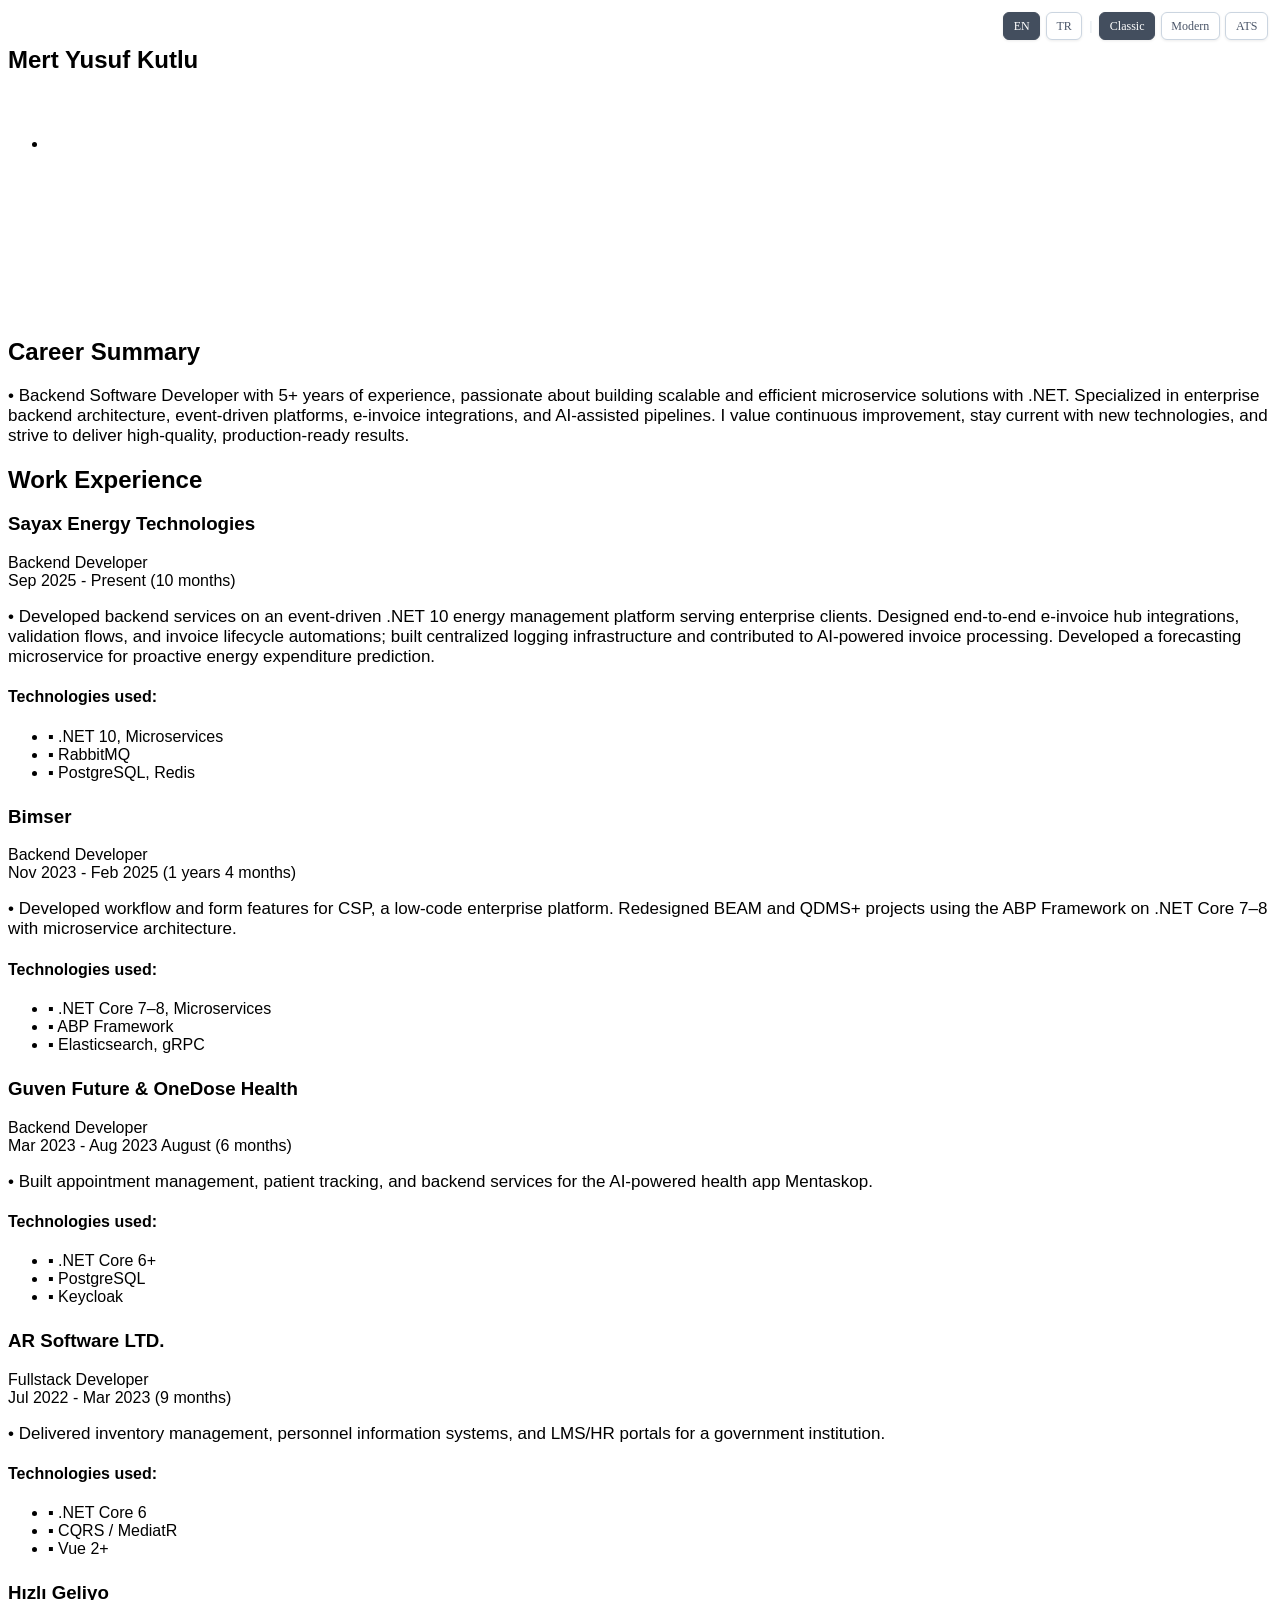
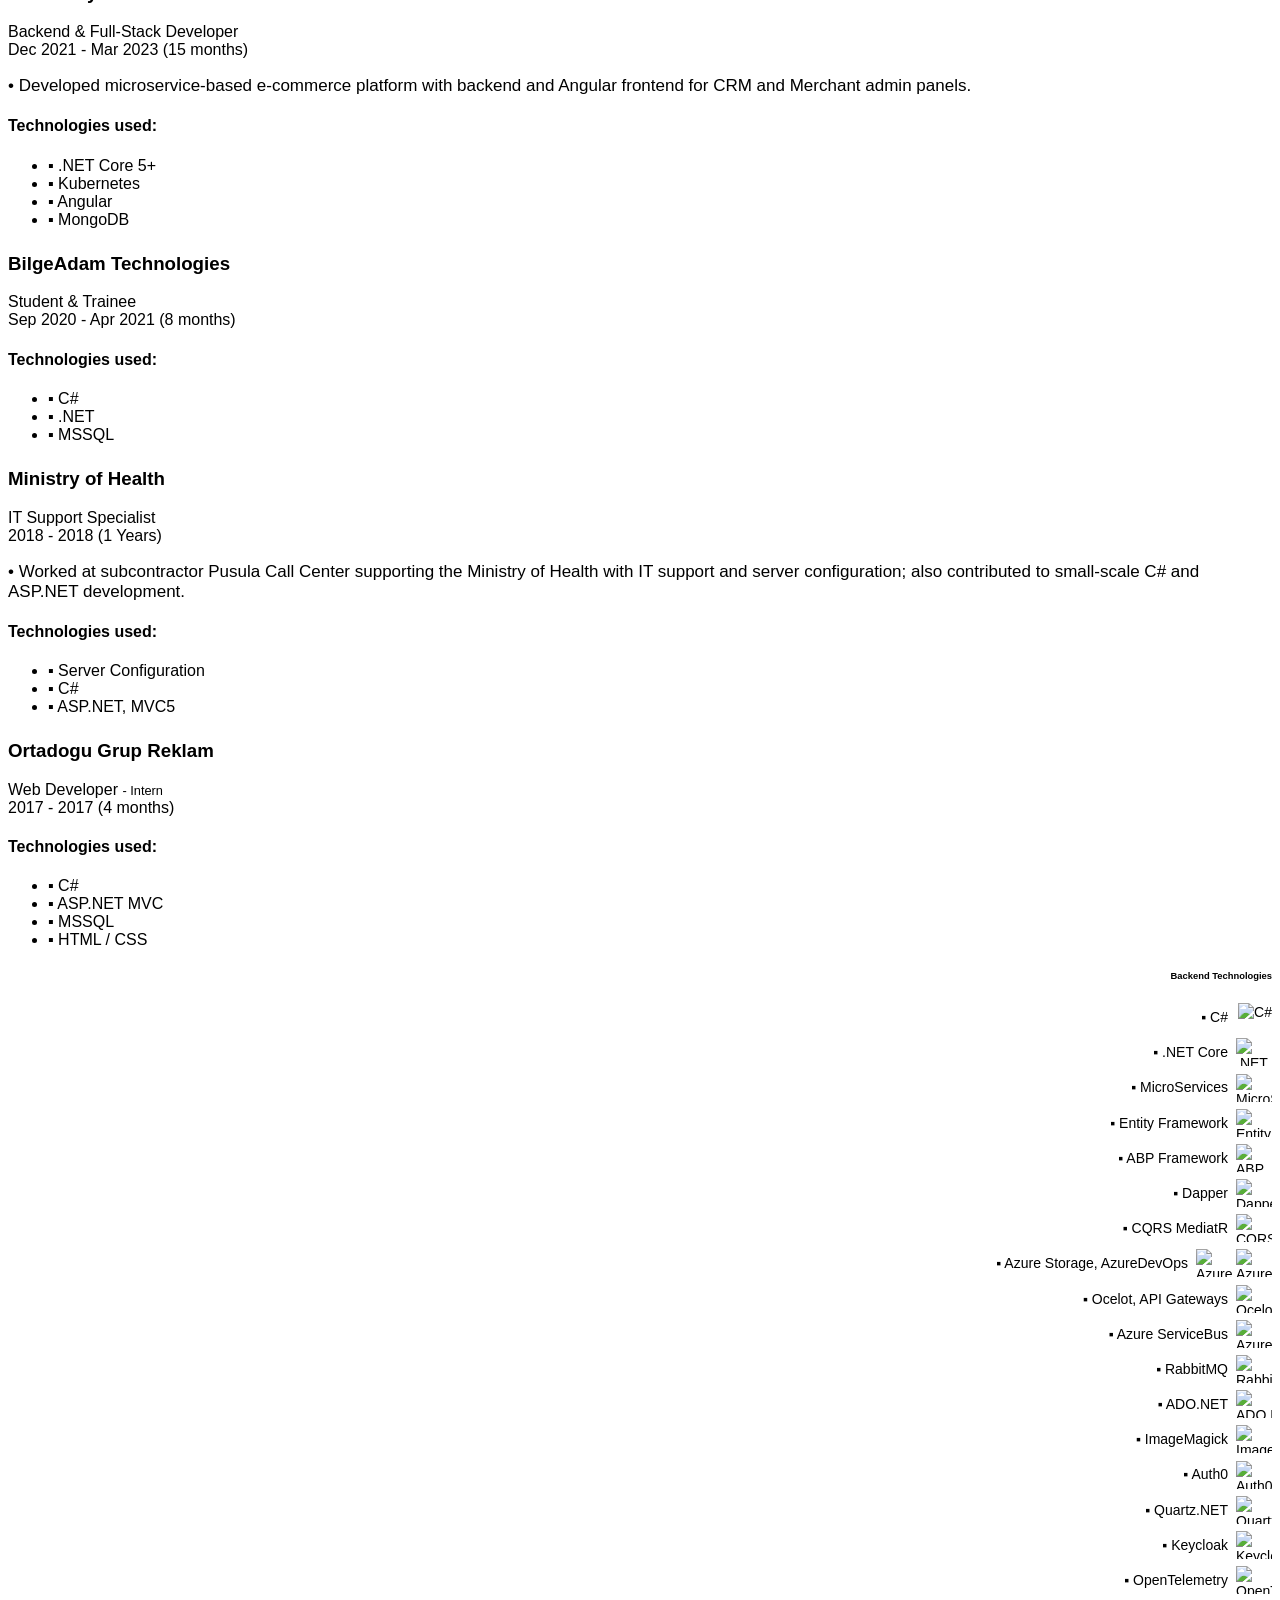
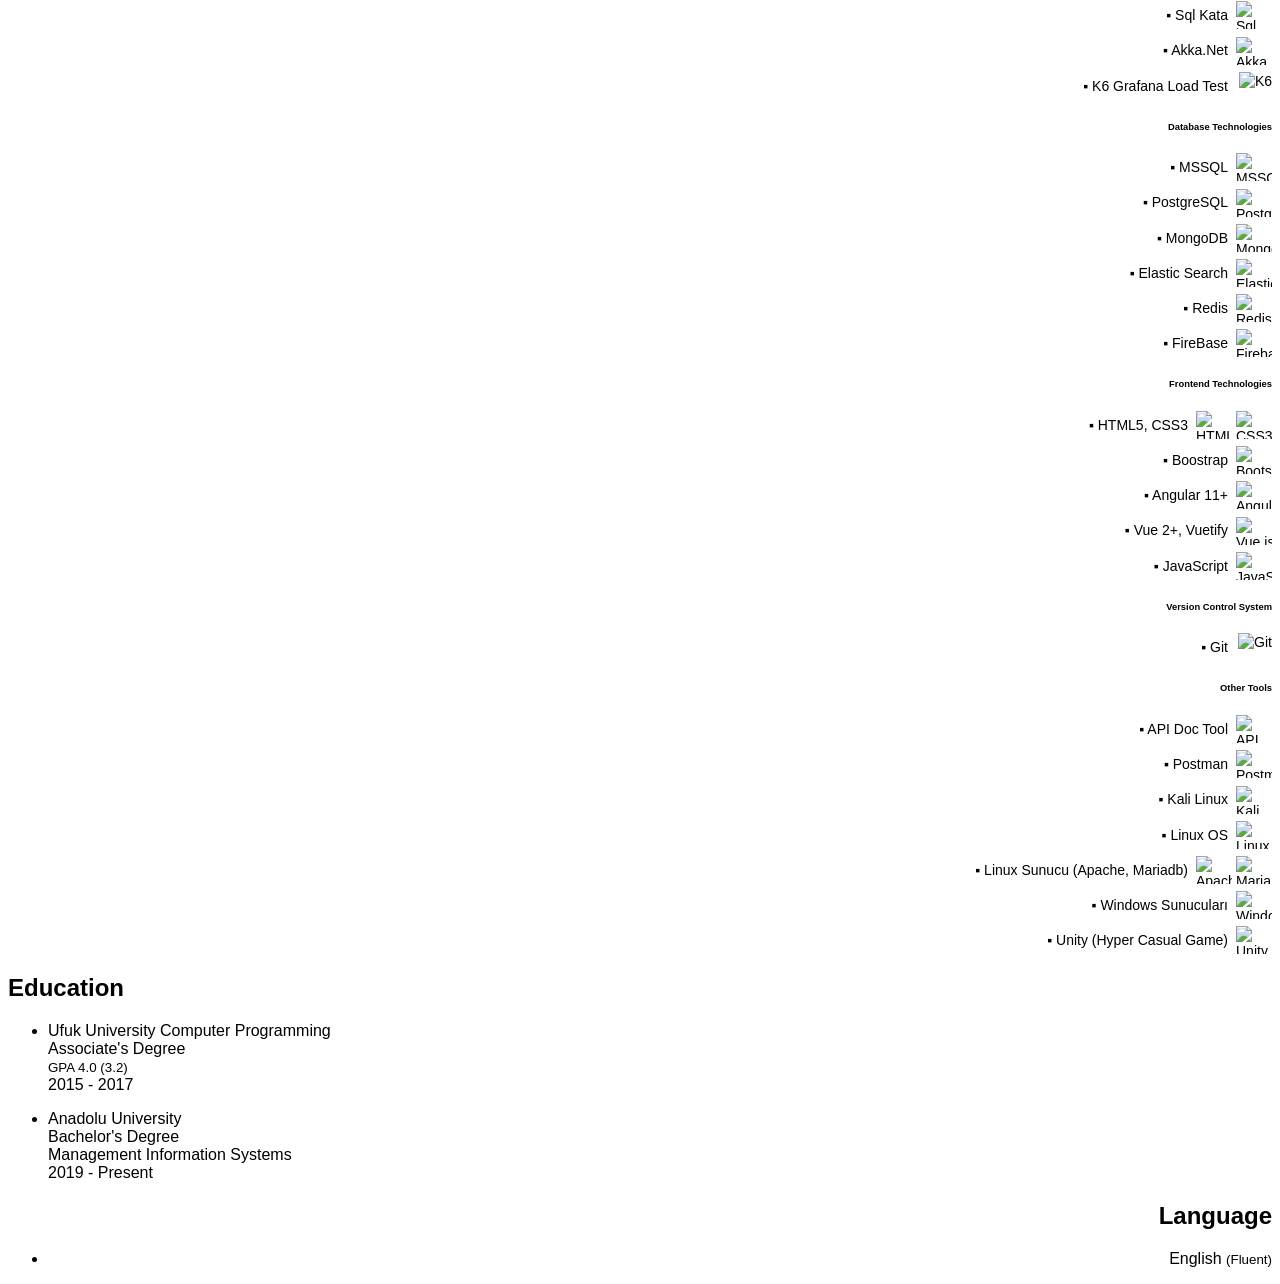
==== index.html @ 4855d3ea "Add ATS and Modern CV variants with aligned content across all formats. - Add ATS-friendly CV (index" ====
<!DOCTYPE html>
<meta name="viewport" content="width=device-width, initial-scale=1.0" xmlns="http://www.w3.org/1999/html">
<html lang="en">
<head>
    <title>My Resume MertYusufKutlu</title>

    <!-- Meta -->
    <meta charset="UTF-8">
    <meta http-equiv="X-UA-Compatible" content="IE=edge">
    <meta name="viewport" content="width=device-width, initial-scale=1.0">
    <meta name="description" content="Responsive Resume Template">
    <meta name="author" content="Mert Yusuf Kutlu">
    <link rel="shortcut icon" href="assets/images/dev.png">

    <meta charset="UTF-8">
    <link rel="stylesheet" href="https://cdnjs.cloudflare.com/ajax/libs/font-awesome/6.0.0-beta3/css/all.min.css">

    <!-- Google Font -->
    <link href="https://fonts.googleapis.com/css?family=Roboto:300,400,500,700,900" rel="stylesheet">

    <!-- FontAwesome JS-->
    <script defer src="assets/fontawesome/js/all.min.js"></script>

    <!-- Theme CSS -->
    <link id="theme-style" rel="stylesheet" href="assets/css/pillar-1.css">
    <link rel="stylesheet" href="styles.css">


</head>

<body>

<div class="cv-lang-bar">
    <a href="index.html" class="active">EN</a>
    <a href="index-tr.html">TR</a>
    <span class="cv-lang-bar__sep">|</span>
    <a href="index.html" class="active">Classic</a>
    <a href="resume-modern.html">Modern</a>
    <a href="index-ats-en.html">ATS</a>
</div>

<!-- DEMO ONLY -->
<article class="resume-wrapper text-center position-relative">
    <div class="resume-wrapper-inner mx-auto text-left bg-white shadow-lg" style="font-family: Arial">
        <header class="resume-header pt-4 pt-md-0">
            <div class="media flex-column flex-md-row">
                <img class="mr-3 img-fluid picture mx-auto" src="assets/images/1698912635458.jpg" alt="">
                <div class="media-body p-4 d-flex flex-column flex-md-row mx-auto mx-lg-0">
                    <div class="primary-info">
                        <h1 class="name mt-0 mb-1 text-white">Mert Yusuf Kutlu</h1>
                        <div class="title mb-3 mt-4 text-white">Backend Software Developer</div>
                        <ul class="list-unstyled">
                            <li class="mb-2">
                                <a href="mailto:mertyusufkutlu@gmail.com">
                                    <span class="fa-container text-center">
                                        <i class="far fa-envelope fa-fw"></i>
                                    </span>
                                    mertyusufkutlu@gmail.com
                                </a>
                            </li>
                        </ul>
                    </div><!--//primary-info-->
                    <div class="secondary-info ml-md-auto mt-2">
                        <ul class="resume-social list-unstyled">
                            <li class="mb-3">
                                <a href="#">
                            <span class="fa-container text-center mr-2">
                                <i class="fa fa-birthday-cake"></i>
                            </span>
                                    30.07.1997
                                </a>
                            </li>
                            <li class="mb-3">
                                <a rel="noopener noreferrer" href="https://www.linkedin.com/in/mert-yusuf-kutlu-8b31ba142" target="_blank">
                            <span class="fa-container text-center mr-2">
                                <i class="fab fa-linkedin-in fa-fw"></i>
                            </span>
                                    LinkedIn: Mert Yusuf Kutlu
                                </a>
                            </li>
                            <li class="mb-3">
                                <a rel="noopener noreferrer" href="https://github.com/mertyusufkutlu" target="_blank">
                            <span class="fa-container text-center mr-2">
                                <i class="fab fa-github-alt fa-fw"></i>
                            </span>
                                    GitHub: mertyusufkutlu
                                </a>
                            </li>
                            <li class="mb-3">
                                <a href="tel:+905336528797">
                            <span class="fa-container text-center mr-2">
                                <i class="fas fa-mobile-alt fa-fw"></i>
                            </span>
                                    +90 533 652 87 97
                                </a>
                            </li>
                        </ul>
                    </div><!--//secondary-info-->
                </div><!--//media-body-->
            </div><!--//media-->
        </header>
        <div class="resume-body p-5">
            <section class="resume-section summary-section mb-5">
                <h2 class="resume-section-title summary-print-hide font-weight-bold pb-3 mb-3">Career Summary</h2>
                <div class="resume-section-content mt-5">
                    <p style="font-size: 17px" class="mb-0 lg-8 text-body">• Backend Software Developer with 5+ years of experience, passionate about building scalable and efficient microservice solutions with .NET. Specialized in enterprise backend architecture, event-driven platforms, e-invoice integrations, and AI-assisted pipelines. I value continuous improvement, stay current with new technologies, and strive to deliver high-quality, production-ready results.</div>
            </section><!--//summary-section-->
            <div class="row mt-1" >
                <div class="col-sm-8">
                    <section class="resume-section experience-section mb-5">
                        <h2 class="resume-section-title pb-3 mb-3"><b>
                            Work Experience</b></h2>
                        <div class="resume-section-content">
                            <div class="resume-timeline position-relative">

                                <article class="resume-timeline-item position-relative pb-5">

                                    <div class="resume-timeline-item-header mb-2">
                                        <div class="d-flex flex-column flex-md-row">
                                            <h3 class="resume-position-title resume-company-name font-weight-bold mb-1">Sayax Energy Technologies</h3>
                                            <div class="pill-gradient ml-auto badge-primary badge-pill text-white">
                                                Backend Developer
                                            </div>
                                        </div><!--//row-->
                                        <div class="resume-position-time">Sep 2025 - Present (10 months)</div>
                                    </div><!--//resume-timeline-item-header-->
                                    <div class="resume-timeline-item-desc">
                                        <p style="font-size: 17px">• Developed backend services on an event-driven .NET 10 energy management platform serving enterprise clients. Designed end-to-end e-invoice hub integrations, validation flows, and invoice lifecycle automations; built centralized logging infrastructure and contributed to AI-powered invoice processing. Developed a forecasting microservice for proactive energy expenditure prediction.</p>
                                        <h4 class="resume-timeline-item-desc-heading job-tech-heading font-weight-bold">Technologies used:</h4>
                                        <ul class="list-inline job-tech-list">
                                            <li class="list-inline-item"><span class="badge badge-primary badge-primary">▪ .NET 10, Microservices</span></li>
                                            <li class="list-inline-item"><span class="badge badge-primary badge-primary">▪ RabbitMQ</span></li>
                                            <li class="list-inline-item"><span class="badge badge-primary badge-primary">▪ PostgreSQL, Redis</span></li>
                                        </ul>
                                    </div><!--//resume-timeline-item-desc-->
                                    <div class="resume-section-title"></div>
                                </article>

                                <article class="resume-timeline-item position-relative pb-5">

                                    <div class="resume-timeline-item-header mb-2">
                                        <div class="d-flex flex-column flex-md-row">
                                            <h3 class="resume-position-title resume-company-name font-weight-bold mb-1">Bimser</h3>
                                            <div class="pill-gradient ml-auto badge-primary badge-pill text-white ">
                                                Backend Developer
                                            </div>
                                        </div><!--//row-->
                                        <div class="resume-position-time">Nov 2023 - Feb 2025 (1 years 4 months)</div>
                                    </div><!--//resume-timeline-item-header-->
                                    <div class="resume-timeline-item-desc">
                                        <p style="font-size: 17px">• Developed workflow and form features for CSP, a low-code enterprise platform. Redesigned BEAM and QDMS+ projects using the ABP Framework on .NET Core 7–8 with microservice architecture.</p>
                                        <h4 class="resume-timeline-item-desc-heading job-tech-heading font-weight-bold">Technologies used:</h4>
                                        <ul class="list-inline job-tech-list">
                                            <li class="list-inline-item"><span class="badge badge-primary badge-primary">▪ .NET Core 7–8, Microservices</span></li>
                                            <li class="list-inline-item"><span class="badge badge-primary badge-primary">▪ ABP Framework</span></li>
                                            <li class="list-inline-item"><span class="badge badge-primary badge-primary">▪ Elasticsearch, gRPC</span></li>
                                        </ul>
                                    </div><!--//resume-timeline-item-desc-->
                                    <div class="resume-section-title"></div>
                                </article>

                                <article class="resume-timeline-item position-relative pb-5">

                                    <div class="resume-timeline-item-header mb-2">
                                        <div class="d-flex flex-column flex-md-row">
                                            <h3 class="resume-position-title resume-company-name font-weight-bold mb-1">Guven Future & OneDose Health</h3>
                                            <div class="pill-gradient ml-auto badge-primary badge-pill text-white">
                                                Backend Developer
                                            </div>
                                        </div><!--//row-->
                                        <div class="resume-position-time">Mar 2023 - Aug 2023 August (6 months)</div>
                                    </div><!--//resume-timeline-item-header-->
                                    <div class="resume-timeline-item-desc">
                                        <p style="font-size: 17px">• Built appointment management, patient tracking, and backend services for the AI-powered health app Mentaskop.</p>
                                        <h4 class="resume-timeline-item-desc-heading job-tech-heading font-weight-bold">Technologies
                                            used:</h4>
                                        <ul class="list-inline job-tech-list">
                                            <li class="list-inline-item"><span class="badge badge-primary badge-primary">▪ .NET Core 6+</span></li>
                                            <li class="list-inline-item"><span class="badge badge-primary badge-primary">▪ PostgreSQL</span></li>
                                            <li class="list-inline-item"><span class="badge badge-primary badge-primary">▪ Keycloak</span></li>
                                        </ul>
                                    </div><!--//resume-timeline-item-desc-->
                                    <div class="resume-section-title"></div>
                                </article>

                                <article class="resume-timeline-item position-relative pb-5">

                                    <div class="resume-timeline-item-header mb-2">
                                        <div class="d-flex flex-column flex-md-row">
                                            <h3 class="resume-position-title resume-company-name font-weight-bold mb-1">AR Software
                                                LTD.</h3>
                                            <div class="pill-gradient ml-auto badge-primary badge-pill text-white">
                                                Fullstack Developer
                                            </div>
                                        </div><!--//row-->
                                        <div class="resume-position-time">Jul 2022 - Mar 2023 (9 months)</div>
                                    </div><!--//resume-timeline-item-header-->
                                    <div class="resume-timeline-item-desc">
                                        <p style="font-size: 17px">• Delivered inventory management, personnel information systems, and LMS/HR portals for a government institution.</p>
                                        <h4 class="resume-timeline-item-desc-heading job-tech-heading font-weight-bold">Technologies
                                            used:</h4>
                                        <ul class="list-inline job-tech-list">
                                            <li class="list-inline-item"><span class="badge badge-primary badge-primary">▪ .NET Core 6</span></li>
                                            <li class="list-inline-item"><span class="badge badge-primary badge-primary">▪ CQRS / MediatR</span></li>
                                            <li class="list-inline-item"><span class="badge badge-primary badge-primary">▪ Vue 2+</span></li>
                                        </ul>
                                    </div><!--//resume-timeline-item-desc-->
                                    <div class="resume-section-title"></div>
                                </article>

                                <article class="resume-timeline-item position-relative pb-5">

                                    <div class="resume-timeline-item-header mb-2">
                                        <div class="d-flex flex-column flex-md-row">
                                            <h3 class="resume-position-title font-weight-bold mb-1">Hızlı Geliyo</h3>
                                            <div class="pill-gradient ml-auto badge-primary badge-pill text-white">
                                                Backend & Full-Stack Developer
                                            </div>
                                        </div><!--//row-->
                                        <div class="resume-position-time">Dec 2021 - Mar 2023 (15 months)</div>
                                    </div><!--//resume-timeline-item-header-->
                                    <div class="resume-timeline-item-desc">
                                        <p style="font-size: 17px">• Developed microservice-based e-commerce platform with backend and Angular frontend for CRM and Merchant admin panels.</p>
                                        <h4 class="resume-timeline-item-desc-heading job-tech-heading font-weight-bold">Technologies
                                            used:</h4>
                                        <ul class="list-inline job-tech-list">
                                            <li class="list-inline-item"><span class="badge badge-primary badge-primary">▪ .NET Core 5+</span></li>
                                            <li class="list-inline-item"><span class="badge badge-primary badge-primary">▪ Kubernetes</span></li>
                                            <li class="list-inline-item"><span class="badge badge-primary badge-primary">▪ Angular</span></li>
                                            <li class="list-inline-item"><span class="badge badge-primary badge-primary">▪ MongoDB</span></li>
                                        </ul>
                                    </div><!--//resume-timeline-item-desc-->
                                    <div class="resume-section-title"></div>
                                </article>

                                    <article class="resume-timeline-item position-relative pb-5">

                                        <div class="resume-timeline-item-header mb-2">
                                            <div class="d-flex flex-column flex-md-row">
                                                <h3 class="resume-position-title font-weight-bold mb-1">BilgeAdam
                                                    Technologies</h3>
                                                <div class="pill-gradient ml-auto badge-primary badge-pill text-white">
                                                    Student & Trainee
                                                </div>
                                            </div><!--//row-->
                                            <div class="resume-position-time">Sep 2020 - Apr 2021 (8 months)</div>
                                        </div><!--//resume-timeline-item-header-->
                                        <div class="resume-timeline-item-desc">
                                            <h4 class="resume-timeline-item-desc-heading job-tech-heading font-weight-bold">Technologies
                                                used:</h4>
                                            <ul class="list-inline job-tech-list">
                                                <li class="list-inline-item"><span class="badge badge-primary badge-primary">▪ C#</span></li>
                                                <li class="list-inline-item"><span class="badge badge-primary badge-primary">▪ .NET</span></li>
                                                <li class="list-inline-item"><span class="badge badge-primary badge-primary">▪ MSSQL</span></li>
                                            </ul>
                                        </div><!--//resume-timeline-item-desc-->
                                        <div class="resume-section-title"></div>
                                    </article><!--//resume-timeline-item-->

                                    <article class="resume-timeline-item position-relative pb-5">

                                        <div class="resume-timeline-item-header mb-2">
                                            <div class="d-flex flex-column flex-md-row">
                                                <h3 class="resume-position-title font-weight-bold mb-1">Ministry of
                                                    Health</h3>
                                                <div class="pill-gradient ml-auto badge-primary badge-pill text-white">
                                                    IT Support Specialist
                                                </div>
                                            </div><!--//row-->
                                            <div class="resume-position-time">2018 - 2018 (1 Years)</div>
                                        </div><!--//resume-timeline-item-header-->
                                        <div class="resume-timeline-item-desc">
                                            <p style="font-size: 17px">• Worked at subcontractor Pusula Call Center supporting the Ministry of Health with IT support and server configuration; also contributed to small-scale C# and ASP.NET development.</p>
                                            <h4 class="resume-timeline-item-desc-heading job-tech-heading font-weight-bold">Technologies
                                                used:</h4>
                                            <ul class="list-inline job-tech-list">
                                                <li class="list-inline-item"><span
                                                        class="badge badge-primary badge-primary">▪ Server Configuration</span>
                                                </li>
                                                <li class="list-inline-item"><span
                                                        class="badge badge-primary badge-primary">▪ C#</span></li>
                                                <li class="list-inline-item"><span
                                                        class="badge badge-primary badge-primary">▪ ASP.NET, MVC5</span></li>
                                            </ul>
                                        </div><!--//resume-timeline-item-desc-->
                                        <div class="resume-section-title"></div>
                                    </article><!--//resume-timeline-item-->

                                    <article class="resume-timeline-item position-relative">

                                        <div class="resume-timeline-item-header mb-2">
                                            <div class="d-flex flex-column flex-md-row">
                                                <h3 class="resume-position-title font-weight-bold mb-1">Ortadogu Grup
                                                    Reklam</small></h3>
                                                <div class="pill-gradient ml-auto badge-primary badge-pill text-white">
                                                    Web Developer <small class="text-white" style="font-size: 0.800rem"> - Intern</small>
                                                </div>
                                            </div><!--//row-->
                                            <div class="resume-position-time">2017 - 2017 (4 months)</div>
                                        </div><!--//resume-timeline-item-header-->
                                        <div class="resume-timeline-item-desc">
                                            <h4 class="resume-timeline-item-desc-heading job-tech-heading font-weight-bold">Technologies
                                                used:</h4>
                                            <ul class="list-inline job-tech-list">
                                                <li class="list-inline-item"><span class="badge badge-primary">▪ C#</span></li>
                                                <li class="list-inline-item"><span class="badge badge-primary badge-primary">▪ ASP.NET MVC</span></li>
                                                <li class="list-inline-item"><span class="badge badge-primary badge-primary">▪ MSSQL</span></li>
                                                <li class="list-inline-item"><span class="badge badge-primary badge-primary">▪ HTML / CSS</span></li>
                                            </ul>
                                        </div><!--//resume-timeline-item-desc-->
                                    </article><!--//resume-timeline-item-->

                            </div><!--//resume-timeline-->
                        </div>
                    </section><!--//experience-section-->
                </div>
                <div class="col-sm-4">
                    <section class="resume-section skills-section mb-5">
                        <div class="resume-section-content skills-list text-md-right">
                            <div class="skills-group">
                                <h6 class="resume-section-title font-weight-bold pb-3 mb-2">Backend Technologies</h6>
                                <div class="skill-line"><span class="skill-name">▪ C#</span><span class="skill-icons"><img src="https://cdn.cdnlogo.com/logos/c/27/c.svg" alt="C#"/></span></div>
                                <div class="skill-line"><span class="skill-name">▪ .NET Core</span><span class="skill-icons"><img src="https://cdn.jsdelivr.net/gh/devicons/devicon@latest/icons/dotnetcore/dotnetcore-original.svg" alt=".NET Core"/></span></div>
                                <div class="skill-line"><span class="skill-name">▪ MicroServices</span><span class="skill-icons"><img src="https://static.thenounproject.com/png/2324129-200.png" alt="MicroServices"/></span></div>
                                <div class="skill-line"><span class="skill-name">▪ Entity Framework</span><span class="skill-icons"><img src="https://api.nuget.org/v3-flatcontainer/microsoft.entityframeworkcore/8.0.0/icon" alt="Entity Framework"/></span></div>
                                <div class="skill-line"><span class="skill-name">▪ ABP Framework</span><span class="skill-icons"><img src="https://cdn.worldvectorlogo.com/logos/abp-framework.svg" alt="ABP Framework"/></span></div>
                                <div class="skill-line"><span class="skill-name">▪ Dapper</span><span class="skill-icons"><img src="https://api.nuget.org/v3-flatcontainer/dapper/2.0.123/icon" alt="Dapper"/></span></div>
                                <div class="skill-line"><span class="skill-name">▪ CQRS MediatR</span><span class="skill-icons"><img src="https://api.nuget.org/v3-flatcontainer/mediatr.extensions.autofac.dependencyinjection/8.1.0/icon" alt="CQRS MediatR"/></span></div>
                                <div class="skill-line"><span class="skill-name">▪ Azure Storage, AzureDevOps</span><span class="skill-icons"><img src="https://cdn.jsdelivr.net/gh/devicons/devicon@latest/icons/azure/azure-original.svg" alt="Azure"/><img src="https://cdn.jsdelivr.net/gh/devicons/devicon@latest/icons/azuredevops/azuredevops-original.svg" alt="Azure DevOps"/></span></div>
                                <div class="skill-line"><span class="skill-name">▪ Ocelot, API Gateways</span><span class="skill-icons"><img src="https://www.gencayyildiz.com/blog/wp-content/uploads/2020/07/NET-Core-Microservices-Ocelot-API-Gateway.png" alt="Ocelot"/></span></div>
                                <div class="skill-line"><span class="skill-name">▪ Azure ServiceBus</span><span class="skill-icons"><img src="https://symbols.getvecta.com/stencil_27/76_service-bus.97bf6436f8.jpg" alt="Azure ServiceBus"/></span></div>
                                <div class="skill-line"><span class="skill-name">▪ RabbitMQ</span><span class="skill-icons"><img src="https://cdn.freebiesupply.com/logos/large/2x/rabbitmq-logo-png-transparent.png" alt="RabbitMQ"/></span></div>
                                <div class="skill-line"><span class="skill-name">▪ ADO.NET</span><span class="skill-icons"><img src="https://i0.wp.com/www.phanxuanchanh.com/wp-content/uploads/2021/08/adonet.png?fit=454%2C340&ssl=1" alt="ADO.NET"/></span></div>
                                <div class="skill-line"><span class="skill-name">▪ ImageMagick</span><span class="skill-icons"><img src="https://www.vectorlogo.zone/logos/imagemagick/imagemagick-icon.svg" alt="ImageMagick"/></span></div>
                                <div class="skill-line"><span class="skill-name">▪ Auth0</span><span class="skill-icons"><img src="https://cdn.freebiesupply.com/logos/large/2x/auth0-logo-png-transparent.png" alt="Auth0"/></span></div>
                                <div class="skill-line"><span class="skill-name">▪ Quartz.NET</span><span class="skill-icons"><img src="https://avatars.githubusercontent.com/u/685655?s=280&v=4" alt="Quartz.NET"/></span></div>
                                <div class="skill-line"><span class="skill-name">▪ Keycloak</span><span class="skill-icons"><img src="https://www.mshowto.org/images/articles/2022/01/Keycloak.png" alt="Keycloak"/></span></div>
                                <div class="skill-line"><span class="skill-name">▪ OpenTelemetry</span><span class="skill-icons"><img src="https://encrypted-tbn0.gstatic.com/images?q=tbn:ANd9GcSf8G-Fq64ighqF2GMGVmOo0hDmdI1KUEzz9A&s" alt="OpenTelemetry"/></span></div>
                                <div class="skill-line"><span class="skill-name">▪ Sql Kata</span><span class="skill-icons"><img src="https://sqlkata.com/img/sqlkata.png" alt="Sql Kata"/></span></div>
                                <div class="skill-line"><span class="skill-name">▪ Akka.Net</span><span class="skill-icons"><img src="https://getakka.net/images/mainlogo.png" alt="Akka.Net"/></span></div>
                                <div class="skill-line"><span class="skill-name">▪ K6 Grafana Load Test</span><span class="skill-icons"><img src="https://cdn.simpleicons.org/k6/7D64FF" alt="K6"/></span></div>
                            </div>

                            <div class="skills-group">
                                <h6 class="resume-section-title font-weight-bold pb-3 mb-2">Database Technologies</h6>
                                <div class="skill-line"><span class="skill-name">▪ MSSQL</span><span class="skill-icons"><img src="https://www.svgrepo.com/show/303229/microsoft-sql-server-logo.svg" alt="MSSQL"/></span></div>
                                <div class="skill-line"><span class="skill-name">▪ PostgreSQL</span><span class="skill-icons"><img src="https://cdn.jsdelivr.net/gh/devicons/devicon@latest/icons/postgresql/postgresql-original.svg" alt="PostgreSQL"/></span></div>
                                <div class="skill-line"><span class="skill-name">▪ MongoDB</span><span class="skill-icons"><img src="https://www.svgrepo.com/show/331488/mongodb.svg" alt="MongoDB"/></span></div>
                                <div class="skill-line"><span class="skill-name">▪ Elastic Search</span><span class="skill-icons"><img src="https://cdn.worldvectorlogo.com/logos/elasticsearch.svg" alt="Elastic Search"/></span></div>
                                <div class="skill-line"><span class="skill-name">▪ Redis</span><span class="skill-icons"><img src="https://cdn4.iconfinder.com/data/icons/redis-2/1451/Untitled-2-512.png" alt="Redis"/></span></div>
                                <div class="skill-line"><span class="skill-name">▪ FireBase</span><span class="skill-icons"><img src="https://cdn.jsdelivr.net/gh/devicons/devicon@latest/icons/firebase/firebase-plain.svg" alt="Firebase"/></span></div>
                            </div>

                            <div class="skills-group">
                                <h6 class="resume-section-title font-weight-bold pb-3 mb-2">Frontend Technologies</h6>
                                <div class="skill-line"><span class="skill-name">▪ HTML5, CSS3</span><span class="skill-icons"><img src="https://cdn.jsdelivr.net/gh/devicons/devicon@latest/icons/html5/html5-original.svg" alt="HTML5"/><img src="https://cdn.jsdelivr.net/gh/devicons/devicon@latest/icons/css3/css3-original.svg" alt="CSS3"/></span></div>
                                <div class="skill-line"><span class="skill-name">▪ Boostrap</span><span class="skill-icons"><img src="https://upload.wikimedia.org/wikipedia/commons/thumb/b/b2/Bootstrap_logo.svg/1280px-Bootstrap_logo.svg.png" alt="Bootstrap"/></span></div>
                                <div class="skill-line"><span class="skill-name">▪ Angular 11+</span><span class="skill-icons"><img src="https://cdn.jsdelivr.net/gh/devicons/devicon@latest/icons/angular/angular-original.svg" alt="Angular"/></span></div>
                                <div class="skill-line"><span class="skill-name">▪ Vue 2+, Vuetify</span><span class="skill-icons"><img src="https://cdn.jsdelivr.net/gh/devicons/devicon@latest/icons/vuejs/vuejs-original.svg" alt="Vue.js"/></span></div>
                                <div class="skill-line"><span class="skill-name">▪ JavaScript</span><span class="skill-icons"><img src="https://cdn.jsdelivr.net/gh/devicons/devicon@latest/icons/javascript/javascript-original.svg" alt="JavaScript"/></span></div>
                            </div>

                            <div class="skills-group">
                                <h6 class="resume-section-title font-weight-bold pb-3 mb-2">Version Control System</h6>
                                <div class="skill-line"><span class="skill-name">▪ Git</span><span class="skill-icons"><img src="https://cdn.jsdelivr.net/gh/devicons/devicon@latest/icons/git/git-original.svg" alt="Git"/></span></div>
                            </div>

                            <div class="skills-group">
                                <h6 class="resume-section-title font-weight-bold pb-3 mb-2">Other Tools</h6>
                                <div class="skill-line"><span class="skill-name">▪ API Doc Tool</span><span class="skill-icons"><img src="https://nordicapis.com/wp-content/uploads/logo_light_bg.png" alt="API Doc Tool"/></span></div>
                                <div class="skill-line"><span class="skill-name">▪ Postman</span><span class="skill-icons"><img src="https://www.vectorlogo.zone/logos/getpostman/getpostman-icon.svg" alt="Postman"/></span></div>
                                <div class="skill-line"><span class="skill-name">▪ Kali Linux</span><span class="skill-icons"><img src="https://www.kali.org/images/kali-dragon-icon.svg" alt="Kali Linux"/></span></div>
                                <div class="skill-line"><span class="skill-name">▪ Linux OS</span><span class="skill-icons"><img src="https://freesvg.org/img/Pinguino-Linux.png" alt="Linux"/></span></div>
                                <div class="skill-line"><span class="skill-name">▪ Linux Sunucu (Apache, Mariadb)</span><span class="skill-icons"><img src="https://cdn.jsdelivr.net/gh/devicons/devicon@latest/icons/apache/apache-original.svg" alt="Apache"/><img src="https://cdn.jsdelivr.net/gh/devicons/devicon@latest/icons/mariadb/mariadb-original.svg" alt="MariaDB"/></span></div>
                                <div class="skill-line"><span class="skill-name">▪ Windows Sunucuları</span><span class="skill-icons"><img src="https://cdn.worldvectorlogo.com/logos/windows-server-2.svg" alt="Windows Server"/></span></div>
                                <div class="skill-line"><span class="skill-name">▪ Unity (Hyper Casual Game)</span><span class="skill-icons"><img src="https://cdn.jsdelivr.net/gh/devicons/devicon@latest/icons/unity/unity-original.svg" alt="Unity"/></span></div>
                            </div>
                        </div>
                    </section><!--//skills-section-->
                    <section class="resume-section education-section mb-5 text-md-right">
                        <h2 class="resume-section-title edu-lang-print-title font-weight-bold pb-3 mb-3">Education &amp; Language</h2>
                        <h2 class="resume-section-title edu-screen-title font-weight-bold pb-3 mb-3">Education</h2>
                        <div class="resume-section-content">
                            <ul class="list-unstyled">
                                <li class="mb-2">
                                    <div class="resume-degree">Ufuk University Computer Programming</div>
                                    <div class="resume-degree-org">Associate's Degree<small
                                            class="text-muted font-weight-normal"><br>GPA 4.0 (3.2)</small></div>
                                    <div class="resume-degree-time">2015 - 2017</div>
                                </li>

                            </ul>
                            <ul class="list-unstyled">
                                <li class="mb-2">
                                    <div class="resume-degree">Anadolu University</div>
                                    <div class="resume-degree-org">Bachelor's Degree
                                        <br>Management Information Systems
                                    </div>
                                    <div class="resume-degree-time">2019 - Present</div>
                                </li>

                            </ul>
                        </div>
                    </section><!--//education-section-->
                    <section class="resume-section language-section text-md-right">
                        <h2 class="resume-section-title lang-screen-title font-weight-bold pb-3 mb-3">Language</h2>
                        <div class="resume-section-content">
                            <ul class="list-unstyled resume-lang-list">
                                <li class="mb-2"><span class="resume-lang-name">English</span> <small
                                        class="text-muted font-weight-normal">(Fluent)</small></li>
                            </ul>
                        </div>
                    </section><!--//language-section-->
                    <!--                    <section class="resume-section interests-section mb-5 text-md-right">-->
                    <!--                        <h2 class="resume-section-title  font-weight-bold pb-3 mb-3">Interests</h2>-->
                    <!--                        <div class="resume-section-content">-->
                    <!--                            <ul class="list-unstyled">-->
                    <!--                                <li class="mb-1">WindSurf,Gaming</li>-->
                    <!--                            </ul>-->
                    <!--                        </div>-->
                    <!--                    </section>&lt;!&ndash;//interests-section&ndash;&gt;-->

                </div>
            </div><!--//row-->
        </div><!--//resume-body-->


    </div>
</article>


<footer class="footer text-center pt-2 pb-5">
</footer>


<!--<div id="config-panel" class="config-panel d-none d-lg-block">-->
<!--    <div class="panel-inner">-->
<!--        <a id="config-trigger" class="config-trigger config-panel-hide text-center" href="#"><i-->
<!--                class="fas fa-cog fa-spin mx-auto" data-fa-transform="down-6"></i></a>-->
<!--        <h5 class="panel-title">Choose Colour</h5>-->
<!--        <ul id="color-options" class="list-inline mb-0">-->
<!--            <li class="theme-1 active list-inline-item"><a data-style="assets/css/pillar-1.css" href="#"></a></li>-->
<!--            <li class="theme-2  list-inline-item"><a data-style="assets/css/pillar-2.css" href="#"></a></li>-->
<!--            <li class="theme-3  list-inline-item"><a data-style="assets/css/pillar-3.css" href="#"></a></li>-->
<!--            <li class="theme-4  list-inline-item"><a data-style="assets/css/pillar-4.css" href="#"></a></li>-->
<!--            <li class="theme-5  list-inline-item"><a data-style="assets/css/pillar-5.css" href="#"></a></li>-->
<!--            <li class="theme-6  list-inline-item"><a data-style="assets/css/pillar-6.css" href="#"></a></li>-->
<!--        </ul>-->
<!--        <a id="config-close" class="close" href="#"><i class="fa fa-times-circle"></i></a>-->
<!--    </div>&lt;!&ndash;//panel-inner&ndash;&gt;-->
<!--</div>&lt;!&ndash;//configure-panel&ndash;&gt;-->

<!-- DEMO ONLY -->
<script type="text/javascript" src="demo/jquery-3.4.1.min.js"></script>
<script type="text/javascript" src="demo/demo.js"></script>
<script src="https://cdnjs.cloudflare.com/ajax/libs/jspdf/2.4.0/jspdf.umd.min.js"></script>


</body>
</html>
---- styles.css ----
/* styles.css */

.cv-lang-bar {
    position: fixed;
    top: 12px;
    right: 12px;
    z-index: 50;
    display: flex;
    align-items: center;
    gap: 0.35rem;
    flex-wrap: wrap;
    justify-content: flex-end;
    max-width: 280px;
}

.cv-lang-bar__sep {
    color: #cbd5e0;
    font-size: 0.75rem;
    user-select: none;
    padding: 0 0.1rem;
}

.cv-lang-bar a {
    font-size: 0.75rem;
    padding: 0.35rem 0.6rem;
    background: #fff;
    border: 1px solid #cbd5e0;
    border-radius: 6px;
    color: #4a5568;
    text-decoration: none;
    box-shadow: 0 1px 3px rgba(0, 0, 0, 0.08);
}

.cv-lang-bar a:hover {
    background: #f7fafc;
    color: #2d3748;
}

.cv-lang-bar a.active {
    background: #434E5E;
    color: #fff;
    border-color: #434E5E;
}

@media print {
    .cv-lang-bar {
        display: none !important;
    }
}

.resume-social a {
    display: inline-block;
    margin-right: 15px;
    position: relative;
    transition: color 0.3s, transform 0.3s;
}

.resume-header .title,
.resume-header .primary-info a,
.resume-header .resume-social a {
    color: rgba(255, 255, 255, 0.95) !important;
}

.resume-header .secondary-info {
    flex-shrink: 0;
}

.resume-header .resume-social {
    display: flex;
    flex-direction: column;
    align-items: stretch;
    gap: 0.5rem;
    margin: 0;
    padding: 0;
}

.resume-header .resume-social li {
    display: block;
    width: 100%;
    margin-bottom: 0 !important;
}

.resume-header .resume-social a {
    display: flex;
    flex-direction: row;
    align-items: center;
    justify-content: flex-start;
    margin-right: 0 !important;
    width: 100%;
    text-align: left;
}

.resume-header .resume-social .fa-container,
.resume-header .primary-info .fa-container {
    flex: 0 0 30px;
    width: 30px;
    height: 30px;
    margin-right: 0.5rem !important;
    display: inline-flex !important;
    align-items: center;
    justify-content: center;
}

.resume-header .resume-social .fa-container i,
.resume-header .primary-info .fa-container i {
    margin: 0 !important;
}

.resume-header .primary-info li a {
    display: inline-flex;
    align-items: center;
    gap: 0.5rem;
    line-height: 1.2;
}

.resume-header .primary-info .fa-container {
    align-self: center;
}

.resume-header .primary-info .fa-container i,
.resume-header .primary-info .fa-container svg {
    display: block !important;
    margin: 0 !important;
    padding: 0 !important;
    line-height: 1 !important;
    vertical-align: middle !important;
}

.resume-header .primary-info a:hover,
.resume-header .resume-social a:hover {
    color: #fff !important;
    transform: none;
}

.resume-social a:hover {
    color: #FF5733;
    transform: translateY(-5px);
}

.edu-lang-print-title {
    display: none;
}

.language-section,
.language-section .resume-section-content,
.language-section .resume-lang-list {
    text-align: right;
}

.resume-timeline-item + .resume-timeline-item {
    margin-top: 1.5rem;
}

/* Skills list layout */
.skills-list {
    font-size: 14px;
}

.skills-group {
    margin-bottom: 1.25rem;
}

.skills-group h6 {
    text-align: right;
}

.skill-line {
    display: flex;
    justify-content: flex-end;
    align-items: center;
    gap: 0.5rem;
    margin-bottom: 0.45rem;
    line-height: 1.3;
}

.skill-name {
    text-align: right;
}

.skill-icons {
    display: inline-flex;
    align-items: center;
    justify-content: flex-end;
    gap: 0.25rem;
    min-width: 36px;
    flex-shrink: 0;
}

.skill-icons img {
    height: 28px;
    width: auto;
    max-width: 36px;
    object-fit: contain;
    vertical-align: middle;
}

/* Print — site görünümüne yakın, tek sayfa A4 */
@media print {
    @page {
        size: A4 portrait;
        margin: 4mm;
    }

    /* Bootstrap pillar print kurallarını ez */
    html,
    body,
    .container,
    .resume-wrapper,
    .resume-wrapper-inner {
        min-width: 0 !important;
        max-width: 100% !important;
        width: 100% !important;
        height: auto !important;
    }

    body {
        margin: 0 !important;
        padding: 0 !important;
        background: #fff !important;
        font-size: 11pt !important;
        line-height: 1.32 !important;
        zoom: 0.76;
    }

    @supports not (zoom: 1) {
        body {
            zoom: 1;
        }

        .resume-wrapper-inner {
            transform: scale(0.76);
            transform-origin: top center;
            width: 131.58% !important;
            max-width: none !important;
        }
    }

    * {
        -webkit-print-color-adjust: exact !important;
        print-color-adjust: exact !important;
    }

    .footer,
    .config-panel,
    .resume-timeline-item > .resume-section-title {
        display: none !important;
    }

    .resume-wrapper {
        padding: 0 !important;
        margin: 0 !important;
        text-align: left !important;
    }

    .resume-wrapper-inner {
        max-width: 100% !important;
        width: 100% !important;
        margin: 0 auto !important;
        box-shadow: none !important;
    }

    /* Header — site ile aynı düzen */
    .resume-header {
        height: auto !important;
        min-height: 0 !important;
        padding: 0.75rem 1.1rem !important;
        background-image: linear-gradient(to right top, #000000 0%, #434343 100%, #000000 100%) !important;
        color: rgba(255, 255, 255, 0.95) !important;
    }

    .resume-header .media {
        flex-direction: row !important;
        align-items: flex-start !important;
    }

    .resume-header .picture {
        width: 100px !important;
        max-width: 100px !important;
        max-height: 100px !important;
        margin-right: 0.75rem !important;
        object-fit: cover !important;
        border-radius: 4px !important;
    }

    .resume-header .media-body {
        padding: 0 !important;
        flex-direction: row !important;
        align-items: flex-start !important;
        justify-content: space-between !important;
        width: 100% !important;
    }

    .resume-header .name {
        font-size: 1.5rem !important;
        margin: 0 !important;
        letter-spacing: 0.05rem !important;
        color: #fff !important;
    }

    .resume-header .title {
        font-size: 1.05rem !important;
        margin: 0.15rem 0 0.15rem !important;
        color: rgba(255, 255, 255, 0.95) !important;
    }

    .resume-header .primary-info {
        flex: 1 1 auto !important;
    }

    .resume-header .primary-info ul {
        margin: 0.35rem 0 0 !important;
    }

    .resume-header .primary-info li {
        margin: 0 !important;
        font-size: 0.88rem !important;
    }

    .resume-header .secondary-info {
        margin: 0 !important;
        flex: 0 0 38% !important;
        max-width: 38% !important;
        padding-left: 1rem !important;
    }

    .resume-header .resume-social {
        display: flex !important;
        flex-direction: column !important;
        flex-wrap: nowrap !important;
        align-items: stretch !important;
        gap: 0.15rem !important;
        margin: 0 !important;
        width: 100% !important;
    }

    .resume-header .resume-social li {
        display: block !important;
        width: 100% !important;
        margin: 0 !important;
        font-size: 0.86rem !important;
    }

    .resume-header .resume-social a {
        display: flex !important;
        align-items: center !important;
        justify-content: flex-start !important;
        margin-right: 0 !important;
        width: 100% !important;
        color: rgba(255, 255, 255, 0.95) !important;
        text-decoration: none !important;
        text-align: left !important;
    }

    .resume-header .fa-container {
        display: inline-flex !important;
        align-items: center !important;
        justify-content: center !important;
        width: 22px !important;
        height: 22px !important;
        font-size: 11px !important;
        margin-right: 0.35rem !important;
        background: linear-gradient(to right top, #8d949a, white) !important;
        color: #434E5E !important;
        border-radius: 2px !important;
    }

    .resume-header i,
    .resume-header .fab,
    .resume-header .fas,
    .resume-header .far,
    .resume-header svg {
        display: inline-block !important;
        visibility: visible !important;
        opacity: 1 !important;
        color: #434E5E !important;
        fill: #434E5E !important;
    }

    /* Body — site oranları (8/4 kolon) */
    .resume-body {
        padding: 0.65rem 1rem 0.5rem !important;
    }

    .resume-body > .row {
        display: flex !important;
        flex-wrap: nowrap !important;
        align-items: flex-start !important;
        margin: 0 !important;
    }

    .resume-body > .row > .col-sm-8 {
        flex: 0 0 66.666667% !important;
        max-width: 66.666667% !important;
        padding-right: 1rem !important;
    }

    .resume-body > .row > .col-sm-4 {
        flex: 0 0 33.333333% !important;
        max-width: 33.333333% !important;
        padding-left: 0 !important;
    }

    .summary-section,
    .experience-section,
    .skills-section,
    .education-section {
        margin-bottom: 0.35rem !important;
    }

    .resume-section-title {
        font-size: 1.12rem !important;
        padding-bottom: 0.18rem !important;
        margin-bottom: 0.28rem !important;
        color: #151414 !important;
    }

    .resume-section-title::after {
        height: 1.5px !important;
        background: linear-gradient(135deg, #000000, white) !important;
    }

    .summary-section .resume-section-content,
    .summary-section .mt-5 {
        margin-top: 0.25rem !important;
    }

    .summary-section p,
    .resume-timeline-item-desc p {
        font-size: 0.88rem !important;
        line-height: 1.32 !important;
        margin: 0 !important;
        color: #000 !important;
    }

    /* Timeline */
    .resume-timeline {
        padding-left: 1.5rem !important;
    }

    .resume-timeline::before {
        display: block !important;
        width: 3px !important;
        left: 6px !important;
        background: linear-gradient(135deg, #000000, white) !important;
    }

    .resume-timeline-item {
        padding-bottom: 0.1rem !important;
        page-break-inside: auto !important;
        break-inside: auto !important;
    }

    .resume-timeline-item::before {
        display: inline-block !important;
        width: 14px !important;
        height: 14px !important;
        left: -30px !important;
        top: 3px !important;
        border-width: 4px !important;
        background: #fff !important;
        border-color: #8b3a3a !important;
    }

    .resume-timeline-item + .resume-timeline-item {
        margin-top: 0.28rem !important;
    }

    .resume-timeline-item-header {
        margin-bottom: 0.1rem !important;
    }

    .resume-position-title {
        font-size: 0.94rem !important;
        font-weight: 700 !important;
        margin: 0 !important;
    }

    .resume-position-time {
        font-size: 0.82rem !important;
    }

    .pill-gradient {
        font-size: 0.76rem !important;
        padding: 0.15rem 0.45rem !important;
        background-image: linear-gradient(to right top, #000000 0%, #434343 51%, #000000 100%) !important;
        color: #fff !important;
        border: none !important;
    }

    /* İş teknoloji etiketleri */
    .job-tech-heading {
        font-size: 0.78rem !important;
        margin: 0.12rem 0 0.06rem !important;
        font-weight: 700 !important;
    }

    .job-tech-list {
        display: block !important;
        margin: 0 !important;
        padding: 0 !important;
        line-height: 1.15 !important;
    }

    .job-tech-list .list-inline-item {
        display: inline-block !important;
        margin: 0 0.1rem 0.1rem 0 !important;
    }

    .job-tech-list .badge {
        font-size: 0.64rem !important;
        padding: 0.1rem 0.3rem !important;
        background-image: linear-gradient(to right top, #000000 0%, #434343 51%, #000000 100%) !important;
        color: #fff !important;
        border: none !important;
        white-space: normal !important;
    }

    /* Skills — ikonlarla */
    .skills-list {
        font-size: 0.84rem !important;
    }

    .skills-group {
        margin-bottom: 0.14rem !important;
        break-inside: auto !important;
        page-break-inside: auto !important;
    }

    .skills-group h6 {
        font-size: 0.88rem !important;
        text-align: right !important;
        padding-bottom: 0.1rem !important;
        margin-bottom: 0.1rem !important;
    }

    .skill-line {
        justify-content: flex-end !important;
        margin-bottom: 0.05rem !important;
        gap: 0.15rem !important;
        line-height: 1.18 !important;
    }

    .skill-icons {
        display: inline-flex !important;
        min-width: 28px !important;
        gap: 0.15rem !important;
    }

    .skill-icons img {
        height: 20px !important;
        max-width: 24px !important;
        width: auto !important;
        object-fit: contain !important;
    }

    .skill-name {
        font-size: 0.84rem !important;
    }

    img,
    svg {
        visibility: visible !important;
        opacity: 1 !important;
        page-break-inside: auto !important;
        break-inside: auto !important;
    }

    /* PDF — Education & Language birleşik başlık */
    .edu-lang-print-title {
        display: block !important;
        text-align: right !important;
        font-size: 0.98rem !important;
        margin-bottom: 0.15rem !important;
    }

    .edu-screen-title,
    .lang-screen-title {
        display: none !important;
    }

    .resume-body > .row > .col-sm-4 .education-section,
    .resume-body > .row > .col-sm-4 .language-section {
        text-align: right !important;
        width: 100% !important;
    }

    .education-section {
        margin-bottom: 0.1rem !important;
        page-break-inside: avoid !important;
        break-inside: avoid !important;
    }

    .language-section {
        margin-top: 0 !important;
        padding-top: 0 !important;
        margin-bottom: 0 !important;
        page-break-before: avoid !important;
        break-before: avoid !important;
    }

    .language-section .resume-section-content {
        margin-top: 0 !important;
        padding-top: 0 !important;
    }

    .language-section .resume-lang-list {
        text-align: right !important;
        margin-top: 0 !important;
    }

    .language-section .resume-lang-list li {
        margin-bottom: 0 !important;
    }

    /* Education & language — kompakt */
    .education-section .resume-degree,
    .education-section .resume-degree-org,
    .education-section .resume-degree-time,
    .resume-lang-name {
        font-size: 0.82rem !important;
        line-height: 1.22 !important;
    }

    .education-section li,
    .resume-lang-list li {
        margin-bottom: 0.12rem !important;
    }

    .edu-lang-print-title::after {
        left: auto !important;
        right: 0 !important;
        width: 100% !important;
    }

    .experience-section.mb-5,
    .skills-section.mb-5,
    .education-section.mb-5,
    .summary-section.mb-5 {
        margin-bottom: 0.2rem !important;
    }

    .mb-5, .pb-5 {
        margin-bottom: 0.15rem !important;
        padding-bottom: 0.1rem !important;
    }

    .pb-3, .mb-3 {
        margin-bottom: 0.12rem !important;
        padding-bottom: 0.08rem !important;
    }

    .mb-2, .mb-4, .mt-5, .mt-4, .p-4 {
        margin-bottom: 0.08rem !important;
        margin-top: 0.08rem !important;
        padding-bottom: 0.06rem !important;
        padding-top: 0.06rem !important;
    }

    .resume-body.p-5 {
        padding: 0.65rem 1rem 0.5rem !important;
    }

    .resume-wrapper-inner,
    .resume-body,
    .resume-body > .row {
        page-break-inside: auto !important;
        break-inside: auto !important;
    }

    a[href] {
        text-decoration: none !important;
    }

    a[href]:after {
        content: none !important;
    }
}
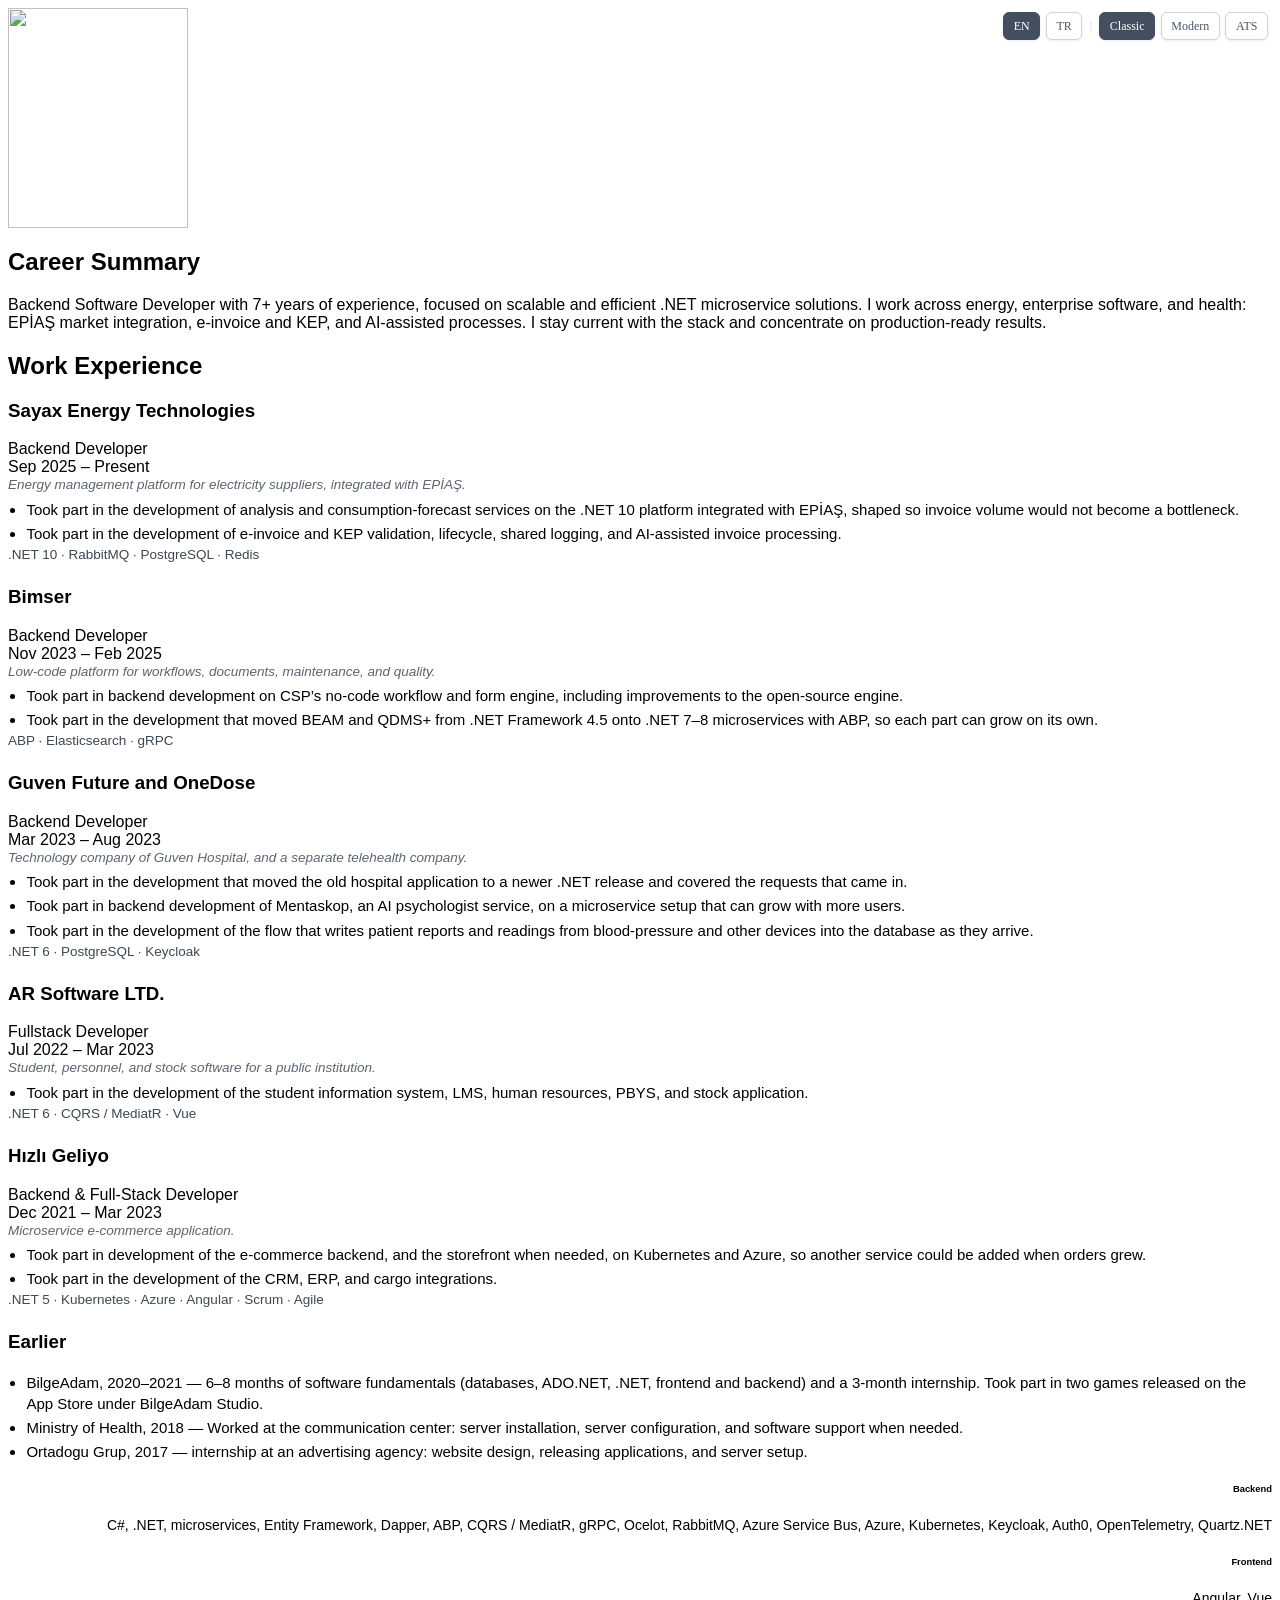
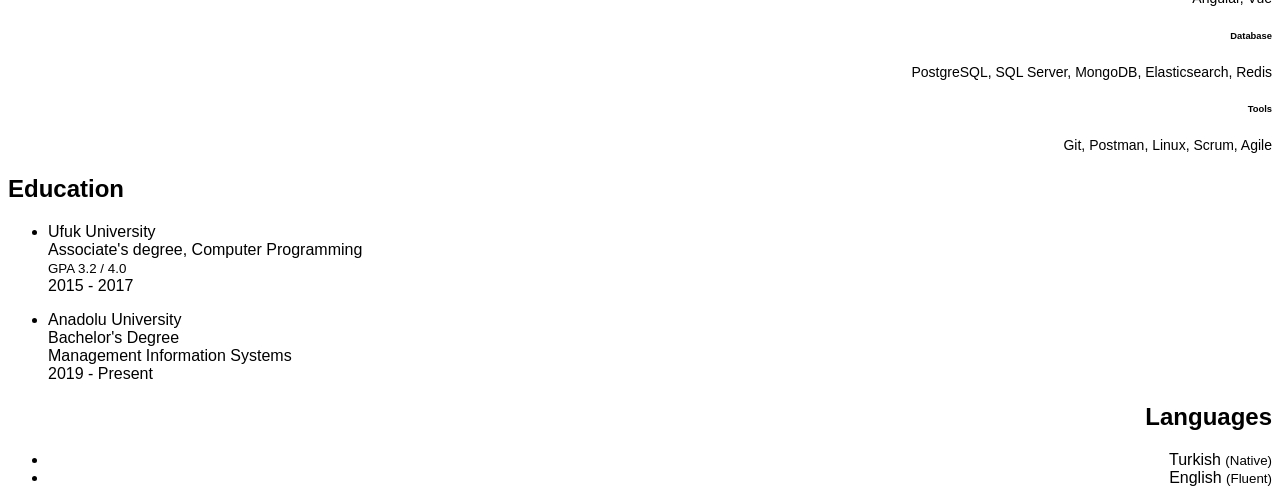
==== commit e95749d7: "cv revsied" ====
--- a/index.html
+++ b/index.html
@@ -71,7 +71,23 @@
                                 </a>
                             </li>
                             <li class="mb-3">
-                                <a rel="noopener noreferrer" href="https://www.linkedin.com/in/mert-yusuf-kutlu-8b31ba142" target="_blank">
+                                <a href="#">
+                            <span class="fa-container text-center mr-2">
+                                <i class="fas fa-map-marker-alt fa-fw"></i>
+                            </span>
+                                    Ankara, Turkey
+                                </a>
+                            </li>
+                            <li class="mb-3">
+                                <a href="#">
+                            <span class="fa-container text-center mr-2">
+                                <i class="fas fa-user-shield fa-fw"></i>
+                            </span>
+                                    Military service: Deferred
+                                </a>
+                            </li>
+                            <li class="mb-3">
+                                <a rel="noopener noreferrer" href="https://www.linkedin.com/in/mertyusufkutlu/" target="_blank">
                             <span class="fa-container text-center mr-2">
                                 <i class="fab fa-linkedin-in fa-fw"></i>
                             </span>
@@ -103,7 +119,7 @@
             <section class="resume-section summary-section mb-5">
                 <h2 class="resume-section-title summary-print-hide font-weight-bold pb-3 mb-3">Career Summary</h2>
                 <div class="resume-section-content mt-5">
-                    <p style="font-size: 17px" class="mb-0 lg-8 text-body">• Backend Software Developer with 5+ years of experience, passionate about building scalable and efficient microservice solutions with .NET. Specialized in enterprise backend architecture, event-driven platforms, e-invoice integrations, and AI-assisted pipelines. I value continuous improvement, stay current with new technologies, and strive to deliver high-quality, production-ready results.</div>
+                    <p class="mb-0 lg-8 text-body">Backend Software Developer with 7+ years of experience, focused on scalable and efficient .NET microservice solutions. I work across energy, enterprise software, and health: EPİAŞ market integration, e-invoice and KEP, and AI-assisted processes. I stay current with the stack and concentrate on production-ready results.</p></div>
             </section><!--//summary-section-->
             <div class="row mt-1" >
                 <div class="col-sm-8">
@@ -122,16 +138,15 @@
                                                 Backend Developer
                                             </div>
                                         </div><!--//row-->
-                                        <div class="resume-position-time">Sep 2025 - Present (10 months)</div>
-                                    </div><!--//resume-timeline-item-header-->
-                                    <div class="resume-timeline-item-desc">
-                                        <p style="font-size: 17px">• Developed backend services on an event-driven .NET 10 energy management platform serving enterprise clients. Designed end-to-end e-invoice hub integrations, validation flows, and invoice lifecycle automations; built centralized logging infrastructure and contributed to AI-powered invoice processing. Developed a forecasting microservice for proactive energy expenditure prediction.</p>
-                                        <h4 class="resume-timeline-item-desc-heading job-tech-heading font-weight-bold">Technologies used:</h4>
-                                        <ul class="list-inline job-tech-list">
-                                            <li class="list-inline-item"><span class="badge badge-primary badge-primary">▪ .NET 10, Microservices</span></li>
-                                            <li class="list-inline-item"><span class="badge badge-primary badge-primary">▪ RabbitMQ</span></li>
-                                            <li class="list-inline-item"><span class="badge badge-primary badge-primary">▪ PostgreSQL, Redis</span></li>
-                                        </ul>
+                                        <div class="resume-position-time">Sep 2025 – Present</div>
+                                    </div><!--//resume-timeline-item-header-->
+                                    <div class="resume-timeline-item-desc">
+                                        <p class="job-context">Energy management platform for electricity suppliers, integrated with EPİAŞ.</p>
+                                        <ul class="job-points">
+                                            <li>Took part in the development of analysis and consumption-forecast services on the .NET 10 platform integrated with EPİAŞ, shaped so invoice volume would not become a bottleneck.</li>
+                                            <li>Took part in the development of e-invoice and KEP validation, lifecycle, shared logging, and AI-assisted invoice processing.</li>
+                                        </ul>
+                                        <p class="job-stack">.NET 10 · RabbitMQ · PostgreSQL · Redis</p>
                                     </div><!--//resume-timeline-item-desc-->
                                     <div class="resume-section-title"></div>
                                 </article>
@@ -145,40 +160,38 @@
                                                 Backend Developer
                                             </div>
                                         </div><!--//row-->
-                                        <div class="resume-position-time">Nov 2023 - Feb 2025 (1 years 4 months)</div>
-                                    </div><!--//resume-timeline-item-header-->
-                                    <div class="resume-timeline-item-desc">
-                                        <p style="font-size: 17px">• Developed workflow and form features for CSP, a low-code enterprise platform. Redesigned BEAM and QDMS+ projects using the ABP Framework on .NET Core 7–8 with microservice architecture.</p>
-                                        <h4 class="resume-timeline-item-desc-heading job-tech-heading font-weight-bold">Technologies used:</h4>
-                                        <ul class="list-inline job-tech-list">
-                                            <li class="list-inline-item"><span class="badge badge-primary badge-primary">▪ .NET Core 7–8, Microservices</span></li>
-                                            <li class="list-inline-item"><span class="badge badge-primary badge-primary">▪ ABP Framework</span></li>
-                                            <li class="list-inline-item"><span class="badge badge-primary badge-primary">▪ Elasticsearch, gRPC</span></li>
-                                        </ul>
-                                    </div><!--//resume-timeline-item-desc-->
-                                    <div class="resume-section-title"></div>
-                                </article>
-
-                                <article class="resume-timeline-item position-relative pb-5">
-
-                                    <div class="resume-timeline-item-header mb-2">
-                                        <div class="d-flex flex-column flex-md-row">
-                                            <h3 class="resume-position-title resume-company-name font-weight-bold mb-1">Guven Future & OneDose Health</h3>
+                                        <div class="resume-position-time">Nov 2023 – Feb 2025</div>
+                                    </div><!--//resume-timeline-item-header-->
+                                    <div class="resume-timeline-item-desc">
+                                        <p class="job-context">Low-code platform for workflows, documents, maintenance, and quality.</p>
+                                        <ul class="job-points">
+                                            <li>Took part in backend development on CSP’s no-code workflow and form engine, including improvements to the open-source engine.</li>
+                                            <li>Took part in the development that moved BEAM and QDMS+ from .NET Framework 4.5 onto .NET 7–8 microservices with ABP, so each part can grow on its own.</li>
+                                        </ul>
+                                        <p class="job-stack">ABP · Elasticsearch · gRPC</p>
+                                    </div><!--//resume-timeline-item-desc-->
+                                    <div class="resume-section-title"></div>
+                                </article>
+
+                                <article class="resume-timeline-item position-relative pb-5">
+
+                                    <div class="resume-timeline-item-header mb-2">
+                                        <div class="d-flex flex-column flex-md-row">
+                                            <h3 class="resume-position-title resume-company-name font-weight-bold mb-1">Guven Future and OneDose</h3>
                                             <div class="pill-gradient ml-auto badge-primary badge-pill text-white">
                                                 Backend Developer
                                             </div>
                                         </div><!--//row-->
-                                        <div class="resume-position-time">Mar 2023 - Aug 2023 August (6 months)</div>
-                                    </div><!--//resume-timeline-item-header-->
-                                    <div class="resume-timeline-item-desc">
-                                        <p style="font-size: 17px">• Built appointment management, patient tracking, and backend services for the AI-powered health app Mentaskop.</p>
-                                        <h4 class="resume-timeline-item-desc-heading job-tech-heading font-weight-bold">Technologies
-                                            used:</h4>
-                                        <ul class="list-inline job-tech-list">
-                                            <li class="list-inline-item"><span class="badge badge-primary badge-primary">▪ .NET Core 6+</span></li>
-                                            <li class="list-inline-item"><span class="badge badge-primary badge-primary">▪ PostgreSQL</span></li>
-                                            <li class="list-inline-item"><span class="badge badge-primary badge-primary">▪ Keycloak</span></li>
-                                        </ul>
+                                        <div class="resume-position-time">Mar 2023 – Aug 2023</div>
+                                    </div><!--//resume-timeline-item-header-->
+                                    <div class="resume-timeline-item-desc">
+                                        <p class="job-context">Technology company of Guven Hospital, and a separate telehealth company.</p>
+                                        <ul class="job-points">
+                                            <li>Took part in the development that moved the old hospital application to a newer .NET release and covered the requests that came in.</li>
+                                            <li>Took part in backend development of Mentaskop, an AI psychologist service, on a microservice setup that can grow with more users.</li>
+                                            <li>Took part in the development of the flow that writes patient reports and readings from blood-pressure and other devices into the database as they arrive.</li>
+                                        </ul>
+                                        <p class="job-stack">.NET 6 · PostgreSQL · Keycloak</p>
                                     </div><!--//resume-timeline-item-desc-->
                                     <div class="resume-section-title"></div>
                                 </article>
@@ -193,17 +206,14 @@
                                                 Fullstack Developer
                                             </div>
                                         </div><!--//row-->
-                                        <div class="resume-position-time">Jul 2022 - Mar 2023 (9 months)</div>
-                                    </div><!--//resume-timeline-item-header-->
-                                    <div class="resume-timeline-item-desc">
-                                        <p style="font-size: 17px">• Delivered inventory management, personnel information systems, and LMS/HR portals for a government institution.</p>
-                                        <h4 class="resume-timeline-item-desc-heading job-tech-heading font-weight-bold">Technologies
-                                            used:</h4>
-                                        <ul class="list-inline job-tech-list">
-                                            <li class="list-inline-item"><span class="badge badge-primary badge-primary">▪ .NET Core 6</span></li>
-                                            <li class="list-inline-item"><span class="badge badge-primary badge-primary">▪ CQRS / MediatR</span></li>
-                                            <li class="list-inline-item"><span class="badge badge-primary badge-primary">▪ Vue 2+</span></li>
-                                        </ul>
+                                        <div class="resume-position-time">Jul 2022 – Mar 2023</div>
+                                    </div><!--//resume-timeline-item-header-->
+                                    <div class="resume-timeline-item-desc">
+                                        <p class="job-context">Student, personnel, and stock software for a public institution.</p>
+                                        <ul class="job-points">
+                                            <li>Took part in the development of the student information system, LMS, human resources, PBYS, and stock application.</li>
+                                        </ul>
+                                        <p class="job-stack">.NET 6 · CQRS / MediatR · Vue</p>
                                     </div><!--//resume-timeline-item-desc-->
                                     <div class="resume-section-title"></div>
                                 </article>
@@ -217,98 +227,31 @@
                                                 Backend & Full-Stack Developer
                                             </div>
                                         </div><!--//row-->
-                                        <div class="resume-position-time">Dec 2021 - Mar 2023 (15 months)</div>
-                                    </div><!--//resume-timeline-item-header-->
-                                    <div class="resume-timeline-item-desc">
-                                        <p style="font-size: 17px">• Developed microservice-based e-commerce platform with backend and Angular frontend for CRM and Merchant admin panels.</p>
-                                        <h4 class="resume-timeline-item-desc-heading job-tech-heading font-weight-bold">Technologies
-                                            used:</h4>
-                                        <ul class="list-inline job-tech-list">
-                                            <li class="list-inline-item"><span class="badge badge-primary badge-primary">▪ .NET Core 5+</span></li>
-                                            <li class="list-inline-item"><span class="badge badge-primary badge-primary">▪ Kubernetes</span></li>
-                                            <li class="list-inline-item"><span class="badge badge-primary badge-primary">▪ Angular</span></li>
-                                            <li class="list-inline-item"><span class="badge badge-primary badge-primary">▪ MongoDB</span></li>
-                                        </ul>
-                                    </div><!--//resume-timeline-item-desc-->
-                                    <div class="resume-section-title"></div>
-                                </article>
-
-                                    <article class="resume-timeline-item position-relative pb-5">
-
+                                        <div class="resume-position-time">Dec 2021 – Mar 2023</div>
+                                    </div><!--//resume-timeline-item-header-->
+                                    <div class="resume-timeline-item-desc">
+                                        <p class="job-context">Microservice e-commerce application.</p>
+                                        <ul class="job-points">
+                                            <li>Took part in development of the e-commerce backend, and the storefront when needed, on Kubernetes and Azure, so another service could be added when orders grew.</li>
+                                            <li>Took part in the development of the CRM, ERP, and cargo integrations.</li>
+                                        </ul>
+                                        <p class="job-stack">.NET 5 · Kubernetes · Azure · Angular · Scrum · Agile</p>
+                                    </div><!--//resume-timeline-item-desc-->
+                                    <div class="resume-section-title"></div>
+                                </article>
+
+                                    <article class="resume-timeline-item position-relative">
                                         <div class="resume-timeline-item-header mb-2">
-                                            <div class="d-flex flex-column flex-md-row">
-                                                <h3 class="resume-position-title font-weight-bold mb-1">BilgeAdam
-                                                    Technologies</h3>
-                                                <div class="pill-gradient ml-auto badge-primary badge-pill text-white">
-                                                    Student & Trainee
-                                                </div>
-                                            </div><!--//row-->
-                                            <div class="resume-position-time">Sep 2020 - Apr 2021 (8 months)</div>
-                                        </div><!--//resume-timeline-item-header-->
+                                            <h3 class="resume-position-title font-weight-bold mb-1">Earlier</h3>
+                                        </div>
                                         <div class="resume-timeline-item-desc">
-                                            <h4 class="resume-timeline-item-desc-heading job-tech-heading font-weight-bold">Technologies
-                                                used:</h4>
-                                            <ul class="list-inline job-tech-list">
-                                                <li class="list-inline-item"><span class="badge badge-primary badge-primary">▪ C#</span></li>
-                                                <li class="list-inline-item"><span class="badge badge-primary badge-primary">▪ .NET</span></li>
-                                                <li class="list-inline-item"><span class="badge badge-primary badge-primary">▪ MSSQL</span></li>
+                                            <ul class="job-points">
+                                                <li>BilgeAdam, 2020–2021 — 6–8 months of software fundamentals (databases, ADO.NET, .NET, frontend and backend) and a 3-month internship. Took part in two games released on the App Store under BilgeAdam Studio.</li>
+                                                <li>Ministry of Health, 2018 — Worked at the communication center: server installation, server configuration, and software support when needed.</li>
+                                                <li>Ortadogu Grup, 2017 — internship at an advertising agency: website design, releasing applications, and server setup.</li>
                                             </ul>
-                                        </div><!--//resume-timeline-item-desc-->
-                                        <div class="resume-section-title"></div>
-                                    </article><!--//resume-timeline-item-->
-
-                                    <article class="resume-timeline-item position-relative pb-5">
-
-                                        <div class="resume-timeline-item-header mb-2">
-                                            <div class="d-flex flex-column flex-md-row">
-                                                <h3 class="resume-position-title font-weight-bold mb-1">Ministry of
-                                                    Health</h3>
-                                                <div class="pill-gradient ml-auto badge-primary badge-pill text-white">
-                                                    IT Support Specialist
-                                                </div>
-                                            </div><!--//row-->
-                                            <div class="resume-position-time">2018 - 2018 (1 Years)</div>
-                                        </div><!--//resume-timeline-item-header-->
-                                        <div class="resume-timeline-item-desc">
-                                            <p style="font-size: 17px">• Worked at subcontractor Pusula Call Center supporting the Ministry of Health with IT support and server configuration; also contributed to small-scale C# and ASP.NET development.</p>
-                                            <h4 class="resume-timeline-item-desc-heading job-tech-heading font-weight-bold">Technologies
-                                                used:</h4>
-                                            <ul class="list-inline job-tech-list">
-                                                <li class="list-inline-item"><span
-                                                        class="badge badge-primary badge-primary">▪ Server Configuration</span>
-                                                </li>
-                                                <li class="list-inline-item"><span
-                                                        class="badge badge-primary badge-primary">▪ C#</span></li>
-                                                <li class="list-inline-item"><span
-                                                        class="badge badge-primary badge-primary">▪ ASP.NET, MVC5</span></li>
-                                            </ul>
-                                        </div><!--//resume-timeline-item-desc-->
-                                        <div class="resume-section-title"></div>
-                                    </article><!--//resume-timeline-item-->
-
-                                    <article class="resume-timeline-item position-relative">
-
-                                        <div class="resume-timeline-item-header mb-2">
-                                            <div class="d-flex flex-column flex-md-row">
-                                                <h3 class="resume-position-title font-weight-bold mb-1">Ortadogu Grup
-                                                    Reklam</small></h3>
-                                                <div class="pill-gradient ml-auto badge-primary badge-pill text-white">
-                                                    Web Developer <small class="text-white" style="font-size: 0.800rem"> - Intern</small>
-                                                </div>
-                                            </div><!--//row-->
-                                            <div class="resume-position-time">2017 - 2017 (4 months)</div>
-                                        </div><!--//resume-timeline-item-header-->
-                                        <div class="resume-timeline-item-desc">
-                                            <h4 class="resume-timeline-item-desc-heading job-tech-heading font-weight-bold">Technologies
-                                                used:</h4>
-                                            <ul class="list-inline job-tech-list">
-                                                <li class="list-inline-item"><span class="badge badge-primary">▪ C#</span></li>
-                                                <li class="list-inline-item"><span class="badge badge-primary badge-primary">▪ ASP.NET MVC</span></li>
-                                                <li class="list-inline-item"><span class="badge badge-primary badge-primary">▪ MSSQL</span></li>
-                                                <li class="list-inline-item"><span class="badge badge-primary badge-primary">▪ HTML / CSS</span></li>
-                                            </ul>
-                                        </div><!--//resume-timeline-item-desc-->
-                                    </article><!--//resume-timeline-item-->
+                                        </div>
+                                    </article>
 
                             </div><!--//resume-timeline-->
                         </div>
@@ -318,64 +261,22 @@
                     <section class="resume-section skills-section mb-5">
                         <div class="resume-section-content skills-list text-md-right">
                             <div class="skills-group">
-                                <h6 class="resume-section-title font-weight-bold pb-3 mb-2">Backend Technologies</h6>
-                                <div class="skill-line"><span class="skill-name">▪ C#</span><span class="skill-icons"><img src="https://cdn.cdnlogo.com/logos/c/27/c.svg" alt="C#"/></span></div>
-                                <div class="skill-line"><span class="skill-name">▪ .NET Core</span><span class="skill-icons"><img src="https://cdn.jsdelivr.net/gh/devicons/devicon@latest/icons/dotnetcore/dotnetcore-original.svg" alt=".NET Core"/></span></div>
-                                <div class="skill-line"><span class="skill-name">▪ MicroServices</span><span class="skill-icons"><img src="https://static.thenounproject.com/png/2324129-200.png" alt="MicroServices"/></span></div>
-                                <div class="skill-line"><span class="skill-name">▪ Entity Framework</span><span class="skill-icons"><img src="https://api.nuget.org/v3-flatcontainer/microsoft.entityframeworkcore/8.0.0/icon" alt="Entity Framework"/></span></div>
-                                <div class="skill-line"><span class="skill-name">▪ ABP Framework</span><span class="skill-icons"><img src="https://cdn.worldvectorlogo.com/logos/abp-framework.svg" alt="ABP Framework"/></span></div>
-                                <div class="skill-line"><span class="skill-name">▪ Dapper</span><span class="skill-icons"><img src="https://api.nuget.org/v3-flatcontainer/dapper/2.0.123/icon" alt="Dapper"/></span></div>
-                                <div class="skill-line"><span class="skill-name">▪ CQRS MediatR</span><span class="skill-icons"><img src="https://api.nuget.org/v3-flatcontainer/mediatr.extensions.autofac.dependencyinjection/8.1.0/icon" alt="CQRS MediatR"/></span></div>
-                                <div class="skill-line"><span class="skill-name">▪ Azure Storage, AzureDevOps</span><span class="skill-icons"><img src="https://cdn.jsdelivr.net/gh/devicons/devicon@latest/icons/azure/azure-original.svg" alt="Azure"/><img src="https://cdn.jsdelivr.net/gh/devicons/devicon@latest/icons/azuredevops/azuredevops-original.svg" alt="Azure DevOps"/></span></div>
-                                <div class="skill-line"><span class="skill-name">▪ Ocelot, API Gateways</span><span class="skill-icons"><img src="https://www.gencayyildiz.com/blog/wp-content/uploads/2020/07/NET-Core-Microservices-Ocelot-API-Gateway.png" alt="Ocelot"/></span></div>
-                                <div class="skill-line"><span class="skill-name">▪ Azure ServiceBus</span><span class="skill-icons"><img src="https://symbols.getvecta.com/stencil_27/76_service-bus.97bf6436f8.jpg" alt="Azure ServiceBus"/></span></div>
-                                <div class="skill-line"><span class="skill-name">▪ RabbitMQ</span><span class="skill-icons"><img src="https://cdn.freebiesupply.com/logos/large/2x/rabbitmq-logo-png-transparent.png" alt="RabbitMQ"/></span></div>
-                                <div class="skill-line"><span class="skill-name">▪ ADO.NET</span><span class="skill-icons"><img src="https://i0.wp.com/www.phanxuanchanh.com/wp-content/uploads/2021/08/adonet.png?fit=454%2C340&ssl=1" alt="ADO.NET"/></span></div>
-                                <div class="skill-line"><span class="skill-name">▪ ImageMagick</span><span class="skill-icons"><img src="https://www.vectorlogo.zone/logos/imagemagick/imagemagick-icon.svg" alt="ImageMagick"/></span></div>
-                                <div class="skill-line"><span class="skill-name">▪ Auth0</span><span class="skill-icons"><img src="https://cdn.freebiesupply.com/logos/large/2x/auth0-logo-png-transparent.png" alt="Auth0"/></span></div>
-                                <div class="skill-line"><span class="skill-name">▪ Quartz.NET</span><span class="skill-icons"><img src="https://avatars.githubusercontent.com/u/685655?s=280&v=4" alt="Quartz.NET"/></span></div>
-                                <div class="skill-line"><span class="skill-name">▪ Keycloak</span><span class="skill-icons"><img src="https://www.mshowto.org/images/articles/2022/01/Keycloak.png" alt="Keycloak"/></span></div>
-                                <div class="skill-line"><span class="skill-name">▪ OpenTelemetry</span><span class="skill-icons"><img src="https://encrypted-tbn0.gstatic.com/images?q=tbn:ANd9GcSf8G-Fq64ighqF2GMGVmOo0hDmdI1KUEzz9A&s" alt="OpenTelemetry"/></span></div>
-                                <div class="skill-line"><span class="skill-name">▪ Sql Kata</span><span class="skill-icons"><img src="https://sqlkata.com/img/sqlkata.png" alt="Sql Kata"/></span></div>
-                                <div class="skill-line"><span class="skill-name">▪ Akka.Net</span><span class="skill-icons"><img src="https://getakka.net/images/mainlogo.png" alt="Akka.Net"/></span></div>
-                                <div class="skill-line"><span class="skill-name">▪ K6 Grafana Load Test</span><span class="skill-icons"><img src="https://cdn.simpleicons.org/k6/7D64FF" alt="K6"/></span></div>
+                                <h6 class="resume-section-title font-weight-bold pb-3 mb-2">Backend</h6>
+                                <p class="skill-blurb">C#, .NET, microservices, Entity Framework, Dapper, ABP, CQRS / MediatR, gRPC, Ocelot, RabbitMQ, Azure Service Bus, Azure, Kubernetes, Keycloak, Auth0, OpenTelemetry, Quartz.NET</p>
                             </div>
-
                             <div class="skills-group">
-                                <h6 class="resume-section-title font-weight-bold pb-3 mb-2">Database Technologies</h6>
-                                <div class="skill-line"><span class="skill-name">▪ MSSQL</span><span class="skill-icons"><img src="https://www.svgrepo.com/show/303229/microsoft-sql-server-logo.svg" alt="MSSQL"/></span></div>
-                                <div class="skill-line"><span class="skill-name">▪ PostgreSQL</span><span class="skill-icons"><img src="https://cdn.jsdelivr.net/gh/devicons/devicon@latest/icons/postgresql/postgresql-original.svg" alt="PostgreSQL"/></span></div>
-                                <div class="skill-line"><span class="skill-name">▪ MongoDB</span><span class="skill-icons"><img src="https://www.svgrepo.com/show/331488/mongodb.svg" alt="MongoDB"/></span></div>
-                                <div class="skill-line"><span class="skill-name">▪ Elastic Search</span><span class="skill-icons"><img src="https://cdn.worldvectorlogo.com/logos/elasticsearch.svg" alt="Elastic Search"/></span></div>
-                                <div class="skill-line"><span class="skill-name">▪ Redis</span><span class="skill-icons"><img src="https://cdn4.iconfinder.com/data/icons/redis-2/1451/Untitled-2-512.png" alt="Redis"/></span></div>
-                                <div class="skill-line"><span class="skill-name">▪ FireBase</span><span class="skill-icons"><img src="https://cdn.jsdelivr.net/gh/devicons/devicon@latest/icons/firebase/firebase-plain.svg" alt="Firebase"/></span></div>
+                                <h6 class="resume-section-title font-weight-bold pb-3 mb-2">Frontend</h6>
+                                <p class="skill-blurb">Angular, Vue</p>
                             </div>
-
                             <div class="skills-group">
-                                <h6 class="resume-section-title font-weight-bold pb-3 mb-2">Frontend Technologies</h6>
-                                <div class="skill-line"><span class="skill-name">▪ HTML5, CSS3</span><span class="skill-icons"><img src="https://cdn.jsdelivr.net/gh/devicons/devicon@latest/icons/html5/html5-original.svg" alt="HTML5"/><img src="https://cdn.jsdelivr.net/gh/devicons/devicon@latest/icons/css3/css3-original.svg" alt="CSS3"/></span></div>
-                                <div class="skill-line"><span class="skill-name">▪ Boostrap</span><span class="skill-icons"><img src="https://upload.wikimedia.org/wikipedia/commons/thumb/b/b2/Bootstrap_logo.svg/1280px-Bootstrap_logo.svg.png" alt="Bootstrap"/></span></div>
-                                <div class="skill-line"><span class="skill-name">▪ Angular 11+</span><span class="skill-icons"><img src="https://cdn.jsdelivr.net/gh/devicons/devicon@latest/icons/angular/angular-original.svg" alt="Angular"/></span></div>
-                                <div class="skill-line"><span class="skill-name">▪ Vue 2+, Vuetify</span><span class="skill-icons"><img src="https://cdn.jsdelivr.net/gh/devicons/devicon@latest/icons/vuejs/vuejs-original.svg" alt="Vue.js"/></span></div>
-                                <div class="skill-line"><span class="skill-name">▪ JavaScript</span><span class="skill-icons"><img src="https://cdn.jsdelivr.net/gh/devicons/devicon@latest/icons/javascript/javascript-original.svg" alt="JavaScript"/></span></div>
+                                <h6 class="resume-section-title font-weight-bold pb-3 mb-2">Database</h6>
+                                <p class="skill-blurb">PostgreSQL, SQL Server, MongoDB, Elasticsearch, Redis</p>
                             </div>
-
                             <div class="skills-group">
-                                <h6 class="resume-section-title font-weight-bold pb-3 mb-2">Version Control System</h6>
-                                <div class="skill-line"><span class="skill-name">▪ Git</span><span class="skill-icons"><img src="https://cdn.jsdelivr.net/gh/devicons/devicon@latest/icons/git/git-original.svg" alt="Git"/></span></div>
+                                <h6 class="resume-section-title font-weight-bold pb-3 mb-2">Tools</h6>
+                                <p class="skill-blurb">Git, Postman, Linux, Scrum, Agile</p>
                             </div>
-
-                            <div class="skills-group">
-                                <h6 class="resume-section-title font-weight-bold pb-3 mb-2">Other Tools</h6>
-                                <div class="skill-line"><span class="skill-name">▪ API Doc Tool</span><span class="skill-icons"><img src="https://nordicapis.com/wp-content/uploads/logo_light_bg.png" alt="API Doc Tool"/></span></div>
-                                <div class="skill-line"><span class="skill-name">▪ Postman</span><span class="skill-icons"><img src="https://www.vectorlogo.zone/logos/getpostman/getpostman-icon.svg" alt="Postman"/></span></div>
-                                <div class="skill-line"><span class="skill-name">▪ Kali Linux</span><span class="skill-icons"><img src="https://www.kali.org/images/kali-dragon-icon.svg" alt="Kali Linux"/></span></div>
-                                <div class="skill-line"><span class="skill-name">▪ Linux OS</span><span class="skill-icons"><img src="https://freesvg.org/img/Pinguino-Linux.png" alt="Linux"/></span></div>
-                                <div class="skill-line"><span class="skill-name">▪ Linux Sunucu (Apache, Mariadb)</span><span class="skill-icons"><img src="https://cdn.jsdelivr.net/gh/devicons/devicon@latest/icons/apache/apache-original.svg" alt="Apache"/><img src="https://cdn.jsdelivr.net/gh/devicons/devicon@latest/icons/mariadb/mariadb-original.svg" alt="MariaDB"/></span></div>
-                                <div class="skill-line"><span class="skill-name">▪ Windows Sunucuları</span><span class="skill-icons"><img src="https://cdn.worldvectorlogo.com/logos/windows-server-2.svg" alt="Windows Server"/></span></div>
-                                <div class="skill-line"><span class="skill-name">▪ Unity (Hyper Casual Game)</span><span class="skill-icons"><img src="https://cdn.jsdelivr.net/gh/devicons/devicon@latest/icons/unity/unity-original.svg" alt="Unity"/></span></div>
-                            </div>
-                        </div>
+                                                    </div>
                     </section><!--//skills-section-->
                     <section class="resume-section education-section mb-5 text-md-right">
                         <h2 class="resume-section-title edu-lang-print-title font-weight-bold pb-3 mb-3">Education &amp; Language</h2>
@@ -383,9 +284,9 @@
                         <div class="resume-section-content">
                             <ul class="list-unstyled">
                                 <li class="mb-2">
-                                    <div class="resume-degree">Ufuk University Computer Programming</div>
-                                    <div class="resume-degree-org">Associate's Degree<small
-                                            class="text-muted font-weight-normal"><br>GPA 4.0 (3.2)</small></div>
+                                    <div class="resume-degree">Ufuk University</div>
+                                    <div class="resume-degree-org">Associate's degree, Computer Programming<small
+                                            class="text-muted font-weight-normal"><br>GPA 3.2 / 4.0</small></div>
                                     <div class="resume-degree-time">2015 - 2017</div>
                                 </li>
 
@@ -403,9 +304,11 @@
                         </div>
                     </section><!--//education-section-->
                     <section class="resume-section language-section text-md-right">
-                        <h2 class="resume-section-title lang-screen-title font-weight-bold pb-3 mb-3">Language</h2>
+                        <h2 class="resume-section-title lang-screen-title font-weight-bold pb-3 mb-3">Languages</h2>
                         <div class="resume-section-content">
                             <ul class="list-unstyled resume-lang-list">
+                                <li class="mb-2"><span class="resume-lang-name">Turkish</span> <small
+                                        class="text-muted font-weight-normal">(Native)</small></li>
                                 <li class="mb-2"><span class="resume-lang-name">English</span> <small
                                         class="text-muted font-weight-normal">(Fluent)</small></li>
                             </ul>
--- a/styles.css
+++ b/styles.css
@@ -48,6 +48,51 @@
     }
 }
 
+.resume-header {
+    height: 220px;
+    overflow: hidden;
+}
+
+.resume-header .media {
+    align-items: stretch;
+    width: 100%;
+    height: 100%;
+}
+
+.resume-header .media-body {
+    padding: 0.7rem 1.1rem !important;
+}
+
+.resume-header .name {
+    font-size: 1.9rem !important;
+}
+
+.resume-header .title {
+    margin-top: 0.35rem !important;
+    margin-bottom: 0.35rem !important;
+    font-size: 1.2rem !important;
+}
+
+.resume-header .picture {
+    width: 180px;
+    height: 100%;
+    align-self: stretch;
+    object-fit: cover;
+    object-position: center 18%;
+    margin: 0 !important;
+}
+
+@media (max-width: 767.98px) {
+    .resume-header {
+        height: auto;
+    }
+
+    .resume-header .picture {
+        width: 120px;
+        height: 140px;
+    }
+}
+
 .resume-social a {
     display: inline-block;
     margin-right: 15px;
@@ -69,9 +114,10 @@
     display: flex;
     flex-direction: column;
     align-items: stretch;
-    gap: 0.5rem;
+    gap: 0.12rem;
     margin: 0;
     padding: 0;
+    font-size: 0.82rem;
 }
 
 .resume-header .resume-social li {
@@ -92,9 +138,10 @@
 
 .resume-header .resume-social .fa-container,
 .resume-header .primary-info .fa-container {
-    flex: 0 0 30px;
-    width: 30px;
-    height: 30px;
+    flex: 0 0 22px;
+    width: 22px;
+    height: 22px;
+    font-size: 11px;
     margin-right: 0.5rem !important;
     display: inline-flex !important;
     align-items: center;
@@ -192,6 +239,38 @@
     max-width: 36px;
     object-fit: contain;
     vertical-align: middle;
+}
+
+.skill-blurb {
+    text-align: right;
+    margin: 0 0 0.35rem;
+    line-height: 1.4;
+    font-size: 14px;
+}
+
+.job-points {
+    margin: 0.25rem 0 0.15rem;
+    padding-left: 1.15rem;
+    font-size: 15px;
+    line-height: 1.4;
+}
+
+.job-points li {
+    margin-bottom: 0.2rem;
+}
+
+.job-context {
+    margin: 0 0 0.2rem;
+    font-size: 13.5px;
+    font-style: italic;
+    color: #5c6570;
+    line-height: 1.35;
+}
+
+.job-stack {
+    margin: 0.1rem 0 0;
+    font-size: 13.5px;
+    color: #3d4852;
 }
 
 /* Print — site görünümüne yakın, tek sayfa A4 */
@@ -425,11 +504,42 @@
     }
 
     .summary-section p,
-    .resume-timeline-item-desc p {
-        font-size: 0.88rem !important;
-        line-height: 1.32 !important;
+    .resume-timeline-item-desc p,
+    .job-context,
+    .job-points,
+    .job-stack {
+        font-size: 0.84rem !important;
+        line-height: 1.28 !important;
         margin: 0 !important;
         color: #000 !important;
+    }
+
+    .job-points {
+        padding-left: 0.95rem !important;
+        margin-top: 0.06rem !important;
+    }
+
+    .job-points li {
+        margin: 0 !important;
+    }
+
+    .job-context {
+        font-size: 0.76rem !important;
+        color: #222 !important;
+        margin: 0 0 0.04rem !important;
+    }
+
+    .job-stack {
+        font-size: 0.76rem !important;
+        color: #222 !important;
+        margin-top: 0.04rem !important;
+    }
+
+    .skill-blurb {
+        text-align: right !important;
+        font-size: 0.8rem !important;
+        line-height: 1.25 !important;
+        margin: 0 0 0.12rem !important;
     }
 
     /* Timeline */
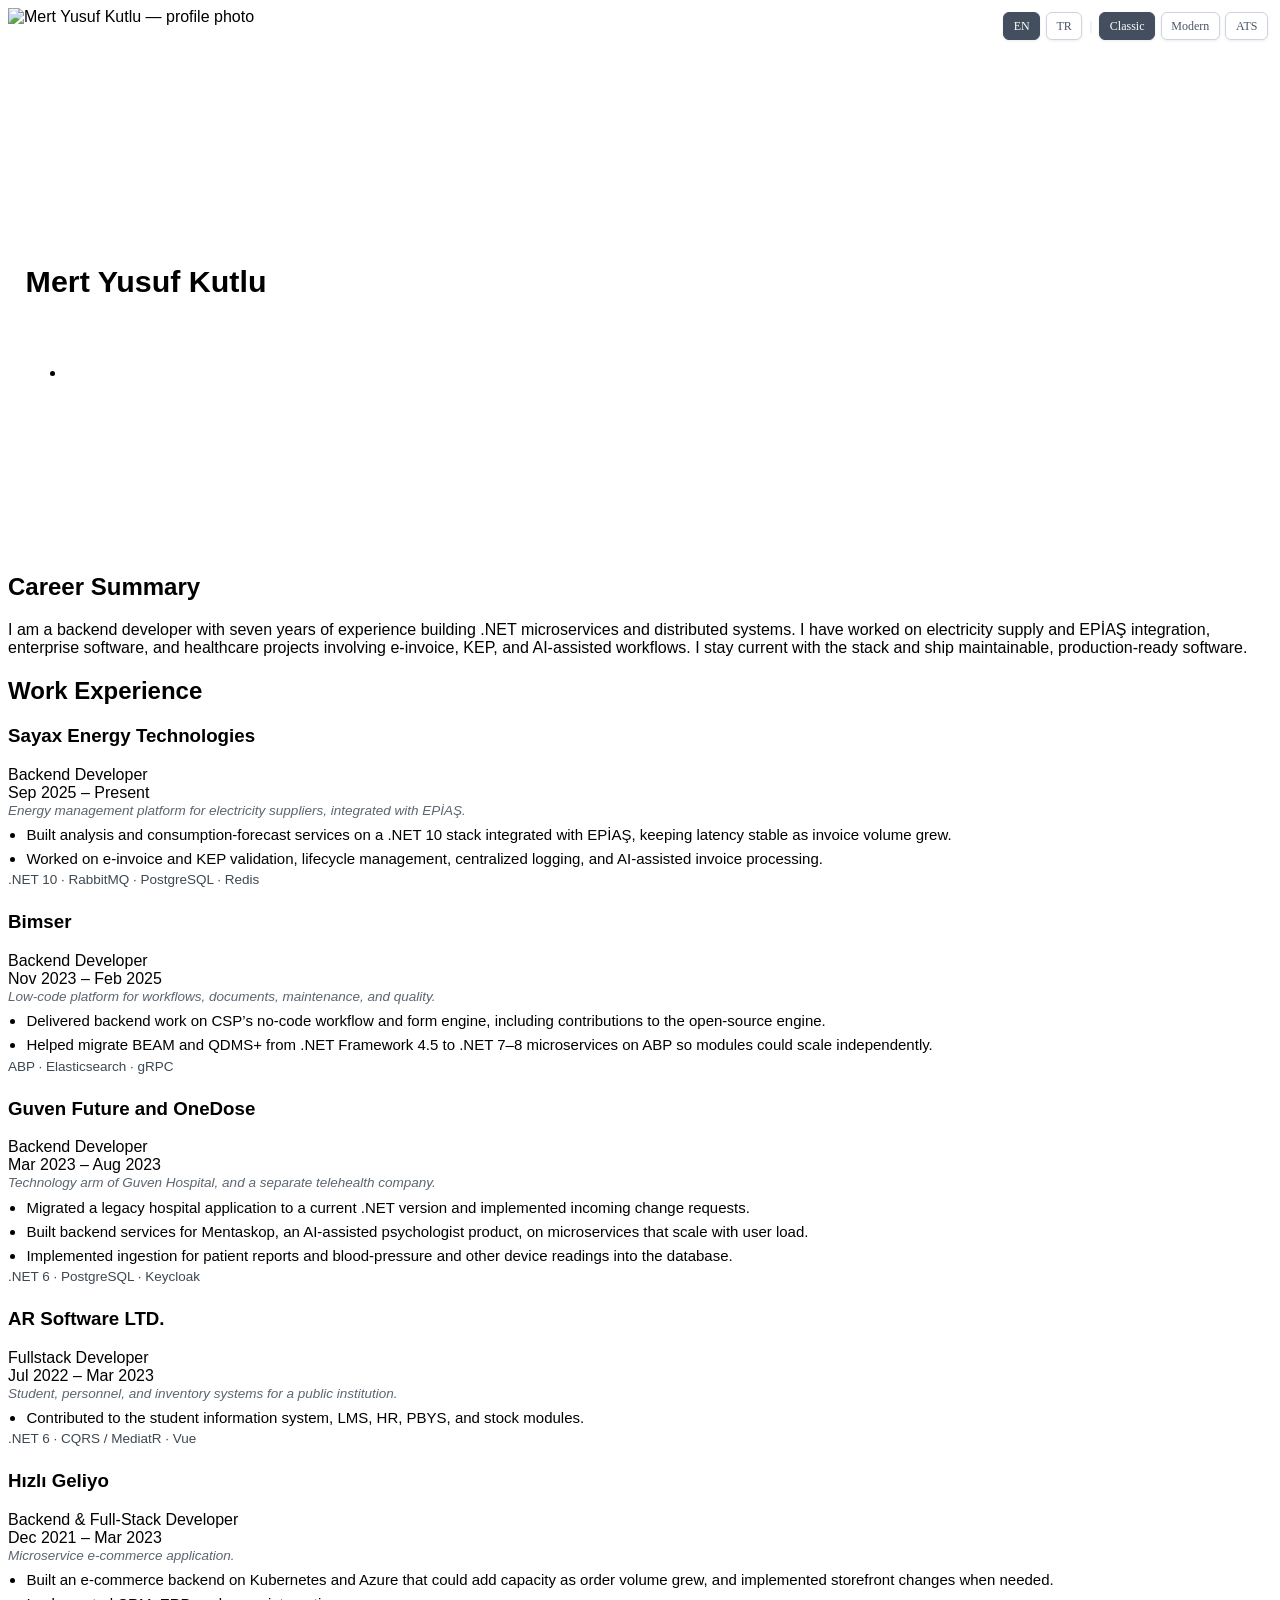
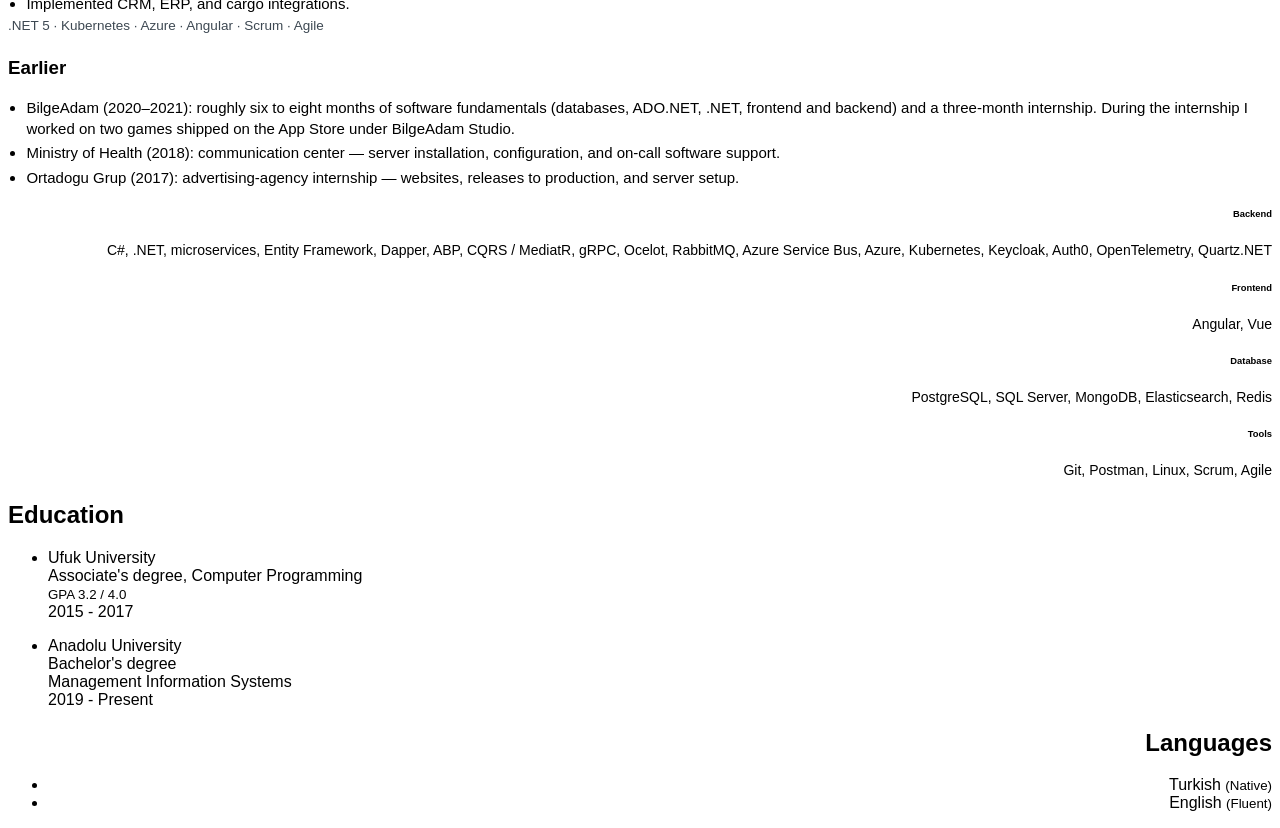
==== commit bf7cb6bc: "revised" ====
--- a/index.html
+++ b/index.html
@@ -1,18 +1,14 @@
 <!DOCTYPE html>
-<meta name="viewport" content="width=device-width, initial-scale=1.0" xmlns="http://www.w3.org/1999/html">
 <html lang="en">
 <head>
-    <title>My Resume MertYusufKutlu</title>
-
-    <!-- Meta -->
     <meta charset="UTF-8">
+    <meta name="viewport" content="width=device-width, initial-scale=1.0">
     <meta http-equiv="X-UA-Compatible" content="IE=edge">
-    <meta name="viewport" content="width=device-width, initial-scale=1.0">
-    <meta name="description" content="Responsive Resume Template">
+    <title>Resume — Mert Yusuf Kutlu</title>
+    <meta name="description" content="Mert Yusuf Kutlu — Backend software developer resume (.NET, microservices, energy and enterprise software).">
     <meta name="author" content="Mert Yusuf Kutlu">
     <link rel="shortcut icon" href="assets/images/dev.png">
 
-    <meta charset="UTF-8">
     <link rel="stylesheet" href="https://cdnjs.cloudflare.com/ajax/libs/font-awesome/6.0.0-beta3/css/all.min.css">
 
     <!-- Google Font -->
@@ -44,7 +40,7 @@
     <div class="resume-wrapper-inner mx-auto text-left bg-white shadow-lg" style="font-family: Arial">
         <header class="resume-header pt-4 pt-md-0">
             <div class="media flex-column flex-md-row">
-                <img class="mr-3 img-fluid picture mx-auto" src="assets/images/1698912635458.jpg" alt="">
+                <img class="mr-3 img-fluid picture mx-auto" src="assets/images/1698912635458.jpg" alt="Mert Yusuf Kutlu — profile photo">
                 <div class="media-body p-4 d-flex flex-column flex-md-row mx-auto mx-lg-0">
                     <div class="primary-info">
                         <h1 class="name mt-0 mb-1 text-white">Mert Yusuf Kutlu</h1>
@@ -63,50 +59,50 @@
                     <div class="secondary-info ml-md-auto mt-2">
                         <ul class="resume-social list-unstyled">
                             <li class="mb-3">
-                                <a href="#">
-                            <span class="fa-container text-center mr-2">
-                                <i class="fa fa-birthday-cake"></i>
-                            </span>
-                                    30.07.1997
-                                </a>
-                            </li>
-                            <li class="mb-3">
-                                <a href="#">
-                            <span class="fa-container text-center mr-2">
-                                <i class="fas fa-map-marker-alt fa-fw"></i>
-                            </span>
-                                    Ankara, Turkey
-                                </a>
-                            </li>
-                            <li class="mb-3">
-                                <a href="#">
-                            <span class="fa-container text-center mr-2">
-                                <i class="fas fa-user-shield fa-fw"></i>
-                            </span>
-                                    Military service: Deferred
-                                </a>
+                                <span class="resume-contact-line">
+                                    <span class="fa-container text-center mr-2" aria-hidden="true">
+                                        <i class="fa fa-birthday-cake"></i>
+                                    </span>
+                                    <span>30.07.1997</span>
+                                </span>
+                            </li>
+                            <li class="mb-3">
+                                <span class="resume-contact-line">
+                                    <span class="fa-container text-center mr-2" aria-hidden="true">
+                                        <i class="fas fa-map-marker-alt fa-fw"></i>
+                                    </span>
+                                    <span>Ankara, Turkey</span>
+                                </span>
+                            </li>
+                            <li class="mb-3">
+                                <span class="resume-contact-line">
+                                    <span class="fa-container text-center mr-2" aria-hidden="true">
+                                        <i class="fas fa-user-shield fa-fw"></i>
+                                    </span>
+                                    <span>Military service: Deferred</span>
+                                </span>
                             </li>
                             <li class="mb-3">
                                 <a rel="noopener noreferrer" href="https://www.linkedin.com/in/mertyusufkutlu/" target="_blank">
-                            <span class="fa-container text-center mr-2">
-                                <i class="fab fa-linkedin-in fa-fw"></i>
-                            </span>
+                                    <span class="fa-container text-center mr-2">
+                                        <i class="fab fa-linkedin-in fa-fw"></i>
+                                    </span>
                                     LinkedIn: Mert Yusuf Kutlu
                                 </a>
                             </li>
                             <li class="mb-3">
                                 <a rel="noopener noreferrer" href="https://github.com/mertyusufkutlu" target="_blank">
-                            <span class="fa-container text-center mr-2">
-                                <i class="fab fa-github-alt fa-fw"></i>
-                            </span>
+                                    <span class="fa-container text-center mr-2">
+                                        <i class="fab fa-github-alt fa-fw"></i>
+                                    </span>
                                     GitHub: mertyusufkutlu
                                 </a>
                             </li>
                             <li class="mb-3">
                                 <a href="tel:+905336528797">
-                            <span class="fa-container text-center mr-2">
-                                <i class="fas fa-mobile-alt fa-fw"></i>
-                            </span>
+                                    <span class="fa-container text-center mr-2">
+                                        <i class="fas fa-mobile-alt fa-fw"></i>
+                                    </span>
                                     +90 533 652 87 97
                                 </a>
                             </li>
@@ -119,7 +115,7 @@
             <section class="resume-section summary-section mb-5">
                 <h2 class="resume-section-title summary-print-hide font-weight-bold pb-3 mb-3">Career Summary</h2>
                 <div class="resume-section-content mt-5">
-                    <p class="mb-0 lg-8 text-body">Backend Software Developer with 7+ years of experience, focused on scalable and efficient .NET microservice solutions. I work across energy, enterprise software, and health: EPİAŞ market integration, e-invoice and KEP, and AI-assisted processes. I stay current with the stack and concentrate on production-ready results.</p></div>
+                    <p class="mb-0 lg-8 text-body">I am a backend developer with seven years of experience building .NET microservices and distributed systems. I have worked on electricity supply and EPİAŞ integration, enterprise software, and healthcare projects involving e-invoice, KEP, and AI-assisted workflows. I stay current with the stack and ship maintainable, production-ready software.</p></div>
             </section><!--//summary-section-->
             <div class="row mt-1" >
                 <div class="col-sm-8">
@@ -143,8 +139,8 @@
                                     <div class="resume-timeline-item-desc">
                                         <p class="job-context">Energy management platform for electricity suppliers, integrated with EPİAŞ.</p>
                                         <ul class="job-points">
-                                            <li>Took part in the development of analysis and consumption-forecast services on the .NET 10 platform integrated with EPİAŞ, shaped so invoice volume would not become a bottleneck.</li>
-                                            <li>Took part in the development of e-invoice and KEP validation, lifecycle, shared logging, and AI-assisted invoice processing.</li>
+                                            <li>Built analysis and consumption-forecast services on a .NET 10 stack integrated with EPİAŞ, keeping latency stable as invoice volume grew.</li>
+                                            <li>Worked on e-invoice and KEP validation, lifecycle management, centralized logging, and AI-assisted invoice processing.</li>
                                         </ul>
                                         <p class="job-stack">.NET 10 · RabbitMQ · PostgreSQL · Redis</p>
                                     </div><!--//resume-timeline-item-desc-->
@@ -165,8 +161,8 @@
                                     <div class="resume-timeline-item-desc">
                                         <p class="job-context">Low-code platform for workflows, documents, maintenance, and quality.</p>
                                         <ul class="job-points">
-                                            <li>Took part in backend development on CSP’s no-code workflow and form engine, including improvements to the open-source engine.</li>
-                                            <li>Took part in the development that moved BEAM and QDMS+ from .NET Framework 4.5 onto .NET 7–8 microservices with ABP, so each part can grow on its own.</li>
+                                            <li>Delivered backend work on CSP’s no-code workflow and form engine, including contributions to the open-source engine.</li>
+                                            <li>Helped migrate BEAM and QDMS+ from .NET Framework 4.5 to .NET 7–8 microservices on ABP so modules could scale independently.</li>
                                         </ul>
                                         <p class="job-stack">ABP · Elasticsearch · gRPC</p>
                                     </div><!--//resume-timeline-item-desc-->
@@ -185,11 +181,11 @@
                                         <div class="resume-position-time">Mar 2023 – Aug 2023</div>
                                     </div><!--//resume-timeline-item-header-->
                                     <div class="resume-timeline-item-desc">
-                                        <p class="job-context">Technology company of Guven Hospital, and a separate telehealth company.</p>
-                                        <ul class="job-points">
-                                            <li>Took part in the development that moved the old hospital application to a newer .NET release and covered the requests that came in.</li>
-                                            <li>Took part in backend development of Mentaskop, an AI psychologist service, on a microservice setup that can grow with more users.</li>
-                                            <li>Took part in the development of the flow that writes patient reports and readings from blood-pressure and other devices into the database as they arrive.</li>
+                                        <p class="job-context">Technology arm of Guven Hospital, and a separate telehealth company.</p>
+                                        <ul class="job-points">
+                                            <li>Migrated a legacy hospital application to a current .NET version and implemented incoming change requests.</li>
+                                            <li>Built backend services for Mentaskop, an AI-assisted psychologist product, on microservices that scale with user load.</li>
+                                            <li>Implemented ingestion for patient reports and blood-pressure and other device readings into the database.</li>
                                         </ul>
                                         <p class="job-stack">.NET 6 · PostgreSQL · Keycloak</p>
                                     </div><!--//resume-timeline-item-desc-->
@@ -209,9 +205,9 @@
                                         <div class="resume-position-time">Jul 2022 – Mar 2023</div>
                                     </div><!--//resume-timeline-item-header-->
                                     <div class="resume-timeline-item-desc">
-                                        <p class="job-context">Student, personnel, and stock software for a public institution.</p>
-                                        <ul class="job-points">
-                                            <li>Took part in the development of the student information system, LMS, human resources, PBYS, and stock application.</li>
+                                        <p class="job-context">Student, personnel, and inventory systems for a public institution.</p>
+                                        <ul class="job-points">
+                                            <li>Contributed to the student information system, LMS, HR, PBYS, and stock modules.</li>
                                         </ul>
                                         <p class="job-stack">.NET 6 · CQRS / MediatR · Vue</p>
                                     </div><!--//resume-timeline-item-desc-->
@@ -232,8 +228,8 @@
                                     <div class="resume-timeline-item-desc">
                                         <p class="job-context">Microservice e-commerce application.</p>
                                         <ul class="job-points">
-                                            <li>Took part in development of the e-commerce backend, and the storefront when needed, on Kubernetes and Azure, so another service could be added when orders grew.</li>
-                                            <li>Took part in the development of the CRM, ERP, and cargo integrations.</li>
+                                            <li>Built an e-commerce backend on Kubernetes and Azure that could add capacity as order volume grew, and implemented storefront changes when needed.</li>
+                                            <li>Implemented CRM, ERP, and cargo integrations.</li>
                                         </ul>
                                         <p class="job-stack">.NET 5 · Kubernetes · Azure · Angular · Scrum · Agile</p>
                                     </div><!--//resume-timeline-item-desc-->
@@ -246,9 +242,9 @@
                                         </div>
                                         <div class="resume-timeline-item-desc">
                                             <ul class="job-points">
-                                                <li>BilgeAdam, 2020–2021 — 6–8 months of software fundamentals (databases, ADO.NET, .NET, frontend and backend) and a 3-month internship. Took part in two games released on the App Store under BilgeAdam Studio.</li>
-                                                <li>Ministry of Health, 2018 — Worked at the communication center: server installation, server configuration, and software support when needed.</li>
-                                                <li>Ortadogu Grup, 2017 — internship at an advertising agency: website design, releasing applications, and server setup.</li>
+                                                <li>BilgeAdam (2020–2021): roughly six to eight months of software fundamentals (databases, ADO.NET, .NET, frontend and backend) and a three-month internship. During the internship I worked on two games shipped on the App Store under BilgeAdam Studio.</li>
+                                                <li>Ministry of Health (2018): communication center — server installation, configuration, and on-call software support.</li>
+                                                <li>Ortadogu Grup (2017): advertising-agency internship — websites, releases to production, and server setup.</li>
                                             </ul>
                                         </div>
                                     </article>
@@ -294,7 +290,7 @@
                             <ul class="list-unstyled">
                                 <li class="mb-2">
                                     <div class="resume-degree">Anadolu University</div>
-                                    <div class="resume-degree-org">Bachelor's Degree
+                                    <div class="resume-degree-org">Bachelor's degree
                                         <br>Management Information Systems
                                     </div>
                                     <div class="resume-degree-time">2019 - Present</div>
--- a/styles.css
+++ b/styles.css
@@ -49,14 +49,15 @@
 }
 
 .resume-header {
-    height: 220px;
-    overflow: hidden;
+    min-height: 220px;
+    height: auto;
+    overflow: visible;
 }
 
 .resume-header .media {
     align-items: stretch;
     width: 100%;
-    height: 100%;
+    min-height: 220px;
 }
 
 .resume-header .media-body {
@@ -75,7 +76,8 @@
 
 .resume-header .picture {
     width: 180px;
-    height: 100%;
+    min-height: 220px;
+    height: auto;
     align-self: stretch;
     object-fit: cover;
     object-position: center 18%;
@@ -134,6 +136,18 @@
     margin-right: 0 !important;
     width: 100%;
     text-align: left;
+}
+
+/* Tıklanabilir olmayan iletisim satirlari (# yerine) */
+.resume-header .resume-social .resume-contact-line {
+    display: flex;
+    flex-direction: row;
+    align-items: center;
+    justify-content: flex-start;
+    width: 100%;
+    color: rgba(255, 255, 255, 0.95);
+    font: inherit;
+    margin: 0;
 }
 
 .resume-header .resume-social .fa-container,
@@ -428,6 +442,15 @@
         color: rgba(255, 255, 255, 0.95) !important;
         text-decoration: none !important;
         text-align: left !important;
+    }
+
+    .resume-header .resume-social .resume-contact-line {
+        display: flex !important;
+        align-items: center !important;
+        justify-content: flex-start !important;
+        width: 100% !important;
+        color: rgba(255, 255, 255, 0.95) !important;
+        margin: 0 !important;
     }
 
     .resume-header .fa-container {
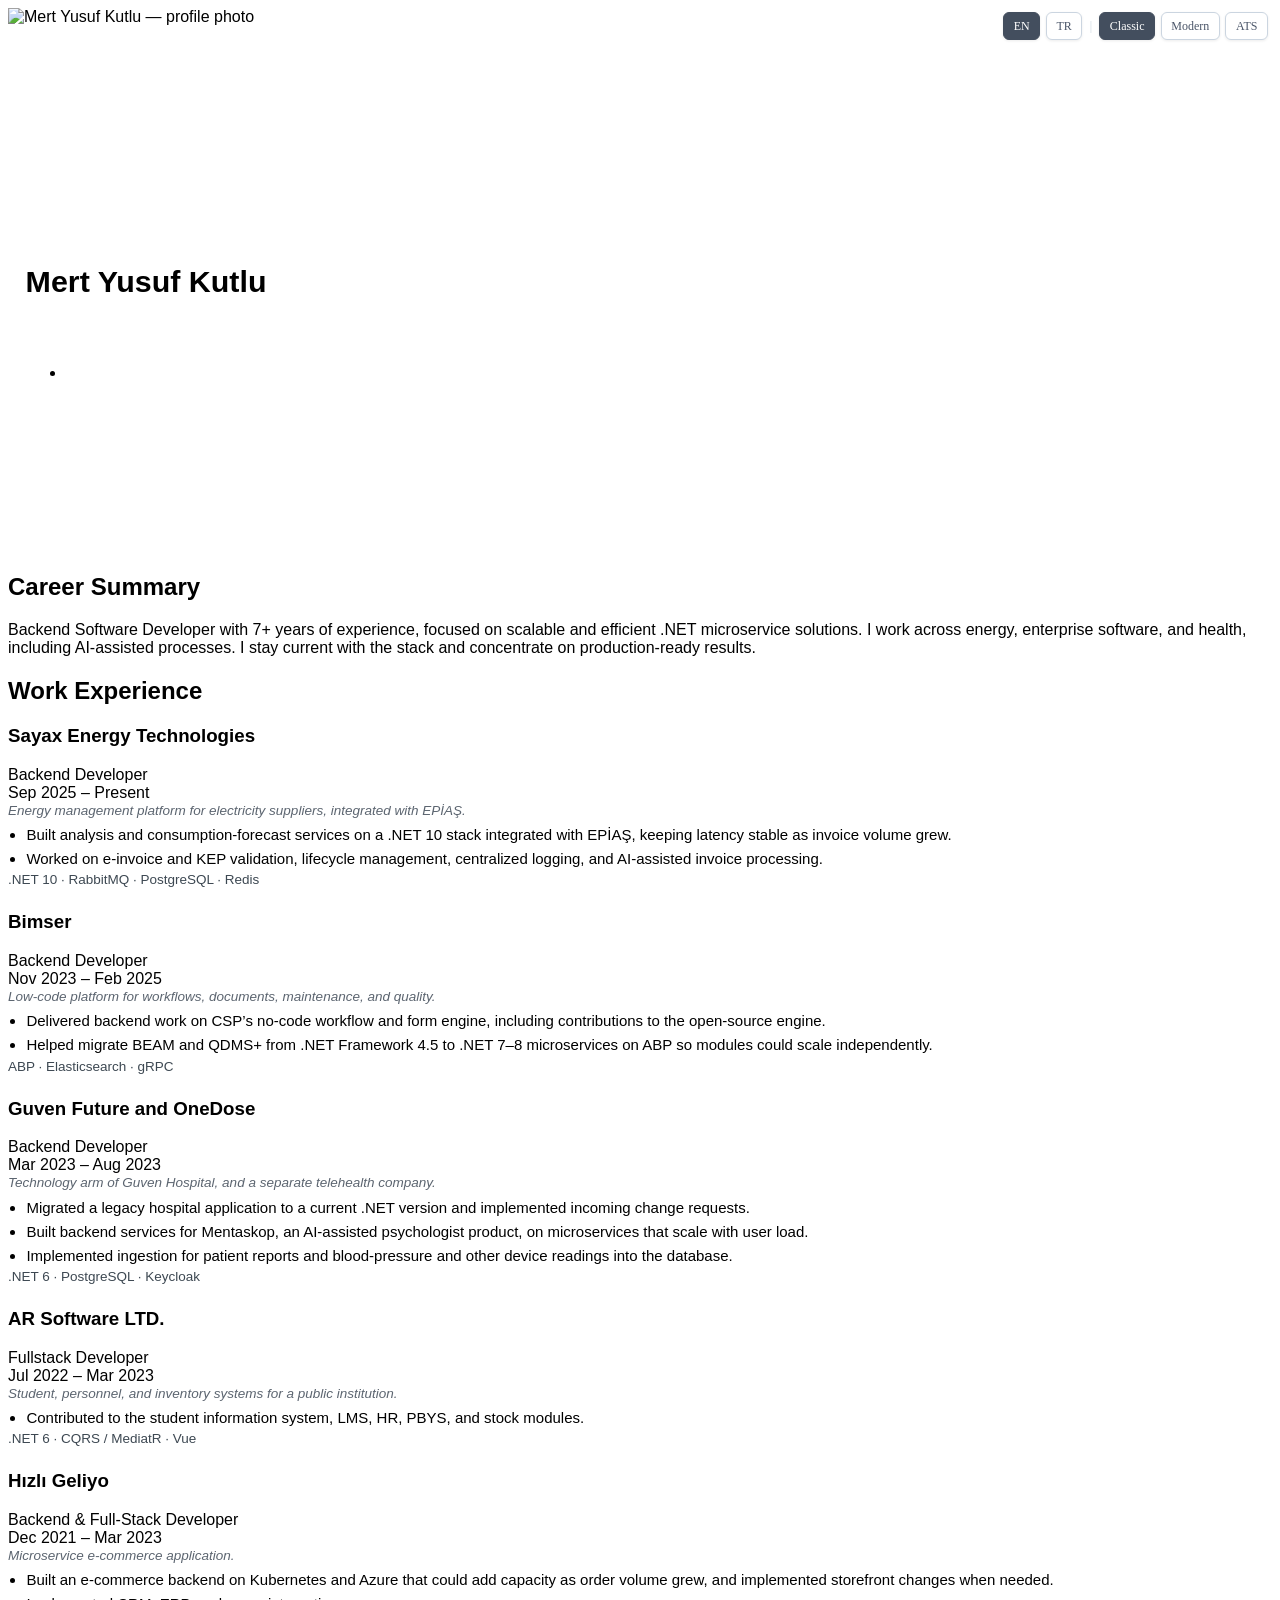
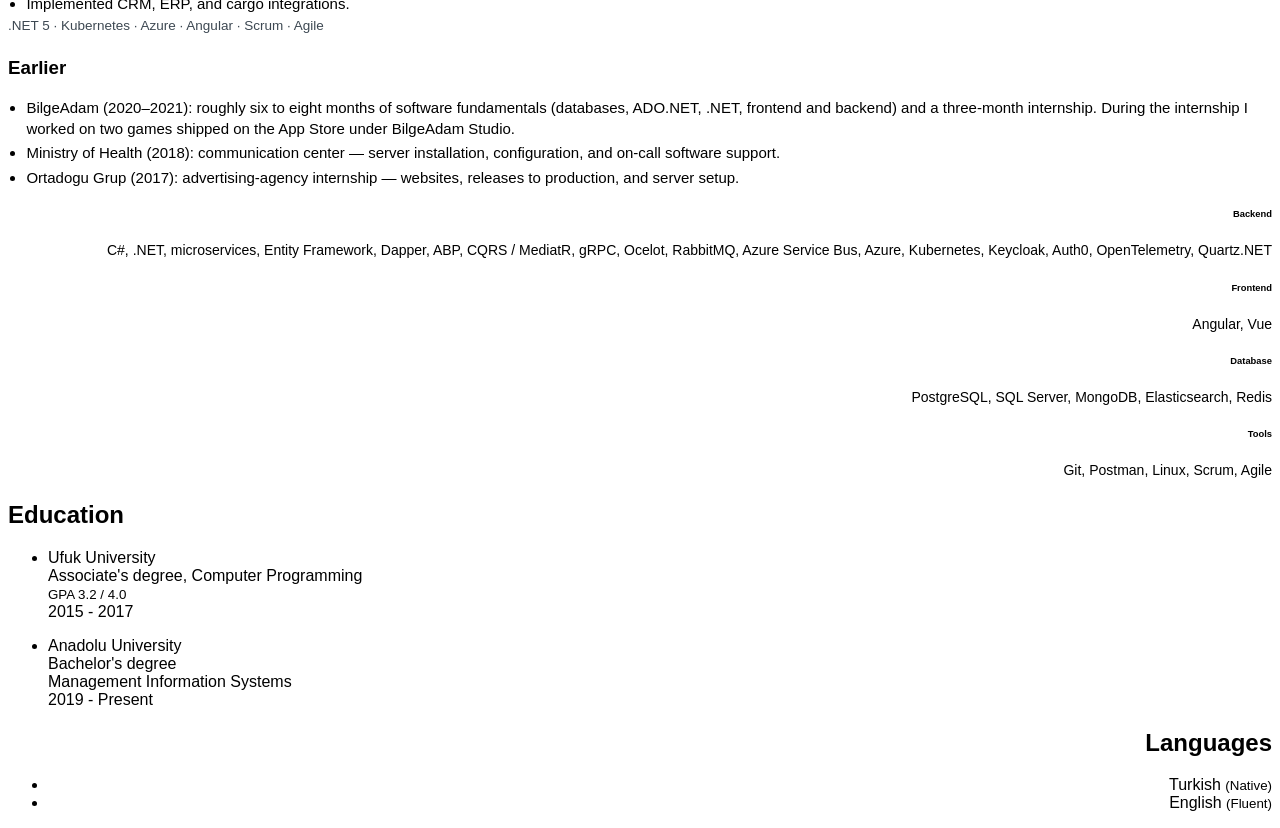
==== commit 6a7653b9: "revise" ====
--- a/index.html
+++ b/index.html
@@ -115,7 +115,7 @@
             <section class="resume-section summary-section mb-5">
                 <h2 class="resume-section-title summary-print-hide font-weight-bold pb-3 mb-3">Career Summary</h2>
                 <div class="resume-section-content mt-5">
-                    <p class="mb-0 lg-8 text-body">I am a backend developer with seven years of experience building .NET microservices and distributed systems. I have worked on electricity supply and EPİAŞ integration, enterprise software, and healthcare projects involving e-invoice, KEP, and AI-assisted workflows. I stay current with the stack and ship maintainable, production-ready software.</p></div>
+                    <p class="mb-0 lg-8 text-body">Backend Software Developer with 7+ years of experience, focused on scalable and efficient .NET microservice solutions. I work across energy, enterprise software, and health, including AI-assisted processes. I stay current with the stack and concentrate on production-ready results.</p></div>
             </section><!--//summary-section-->
             <div class="row mt-1" >
                 <div class="col-sm-8">
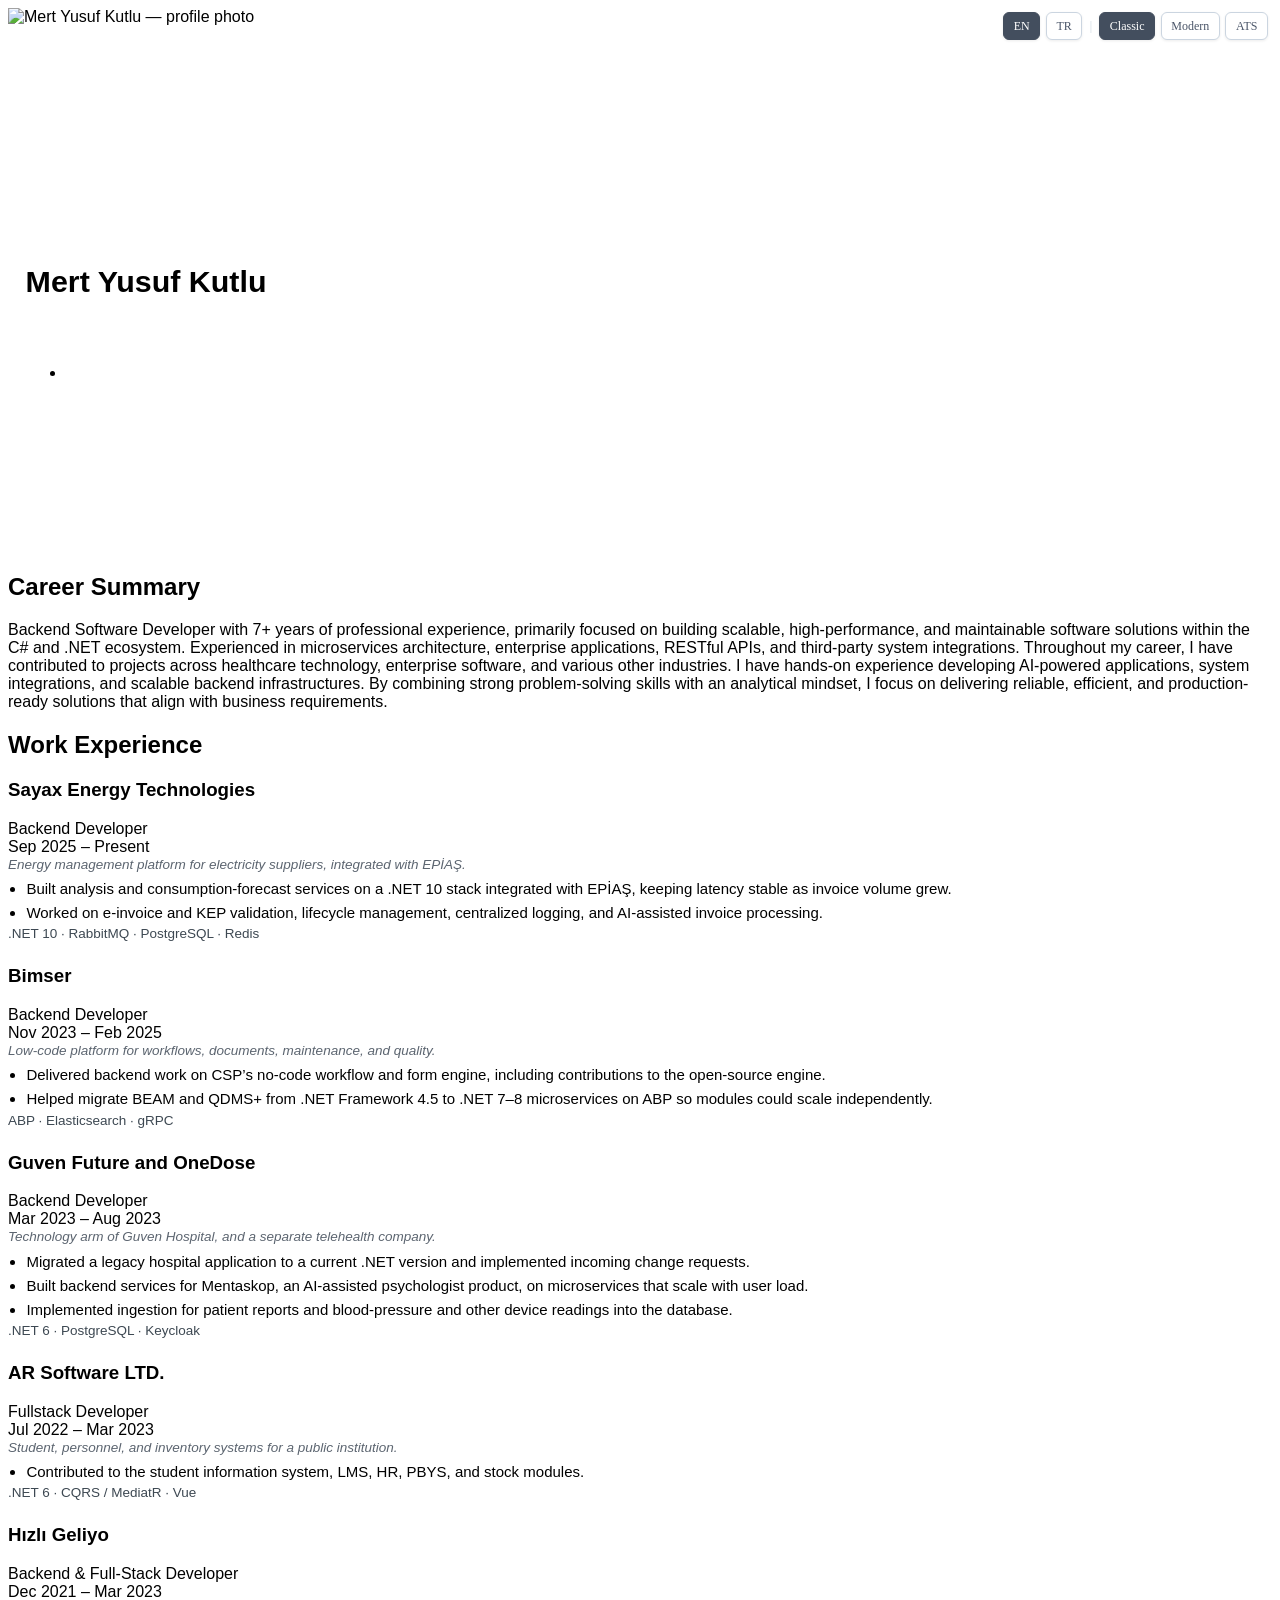
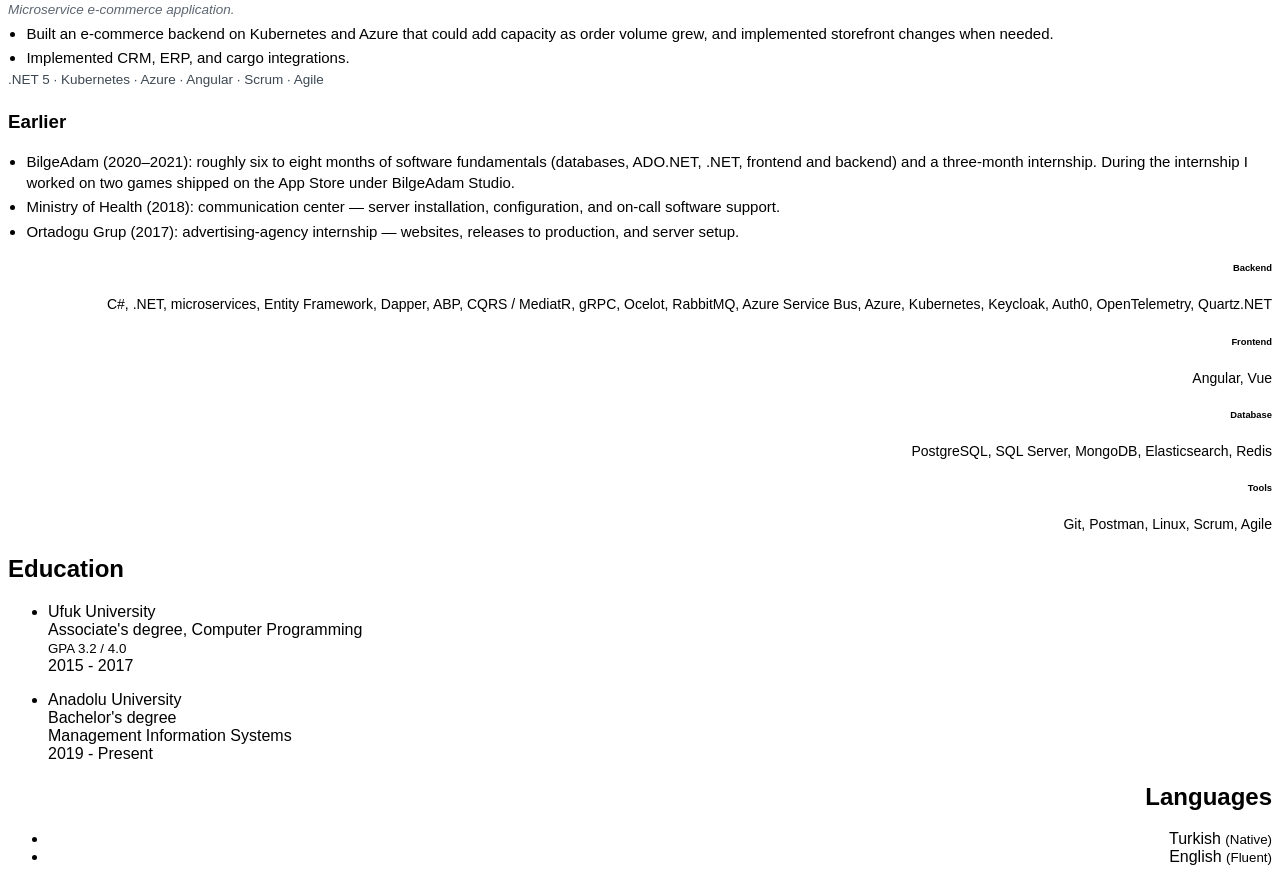
==== commit da81a4ba: "Update index.html" ====
--- a/index.html
+++ b/index.html
@@ -79,7 +79,7 @@
                                     <span class="fa-container text-center mr-2" aria-hidden="true">
                                         <i class="fas fa-user-shield fa-fw"></i>
                                     </span>
-                                    <span>Military service: Deferred</span>
+                                    <span>Military service: Exempt</span>
                                 </span>
                             </li>
                             <li class="mb-3">
@@ -115,7 +115,11 @@
             <section class="resume-section summary-section mb-5">
                 <h2 class="resume-section-title summary-print-hide font-weight-bold pb-3 mb-3">Career Summary</h2>
                 <div class="resume-section-content mt-5">
-                    <p class="mb-0 lg-8 text-body">Backend Software Developer with 7+ years of experience, focused on scalable and efficient .NET microservice solutions. I work across energy, enterprise software, and health, including AI-assisted processes. I stay current with the stack and concentrate on production-ready results.</p></div>
+                    <p class="mb-0 lg-8 text-body">
+                        Backend Software Developer with 7+ years of professional experience, primarily focused on building scalable, high-performance, and maintainable software solutions within the C# and .NET ecosystem. Experienced in microservices architecture, enterprise applications, RESTful APIs, and third-party system integrations.
+
+Throughout my career, I have contributed to projects across healthcare technology, enterprise software, and various other industries. I have hands-on experience developing AI-powered applications, system integrations, and scalable backend infrastructures. By combining strong problem-solving skills with an analytical mindset, I focus on delivering reliable, efficient, and production-ready solutions that align with business requirements.
+                    </p></div>
             </section><!--//summary-section-->
             <div class="row mt-1" >
                 <div class="col-sm-8">
--- a/styles.css
+++ b/styles.css
@@ -364,14 +364,26 @@
     .resume-header .media {
         flex-direction: row !important;
         align-items: flex-start !important;
-    }
-
+        min-height: 0 !important;
+        height: auto !important;
+    }
+
+    /* Ekrandaki stretch/min-height ve img-fluid; PDF/yazdirma bozulmasin */
     .resume-header .picture {
+        display: block !important;
         width: 100px !important;
+        min-width: 100px !important;
         max-width: 100px !important;
+        height: 100px !important;
+        min-height: 0 !important;
         max-height: 100px !important;
         margin-right: 0.75rem !important;
+        margin-left: 0 !important;
+        padding: 0 !important;
+        flex-shrink: 0 !important;
+        align-self: flex-start !important;
         object-fit: cover !important;
+        object-position: center 18% !important;
         border-radius: 4px !important;
     }
 
